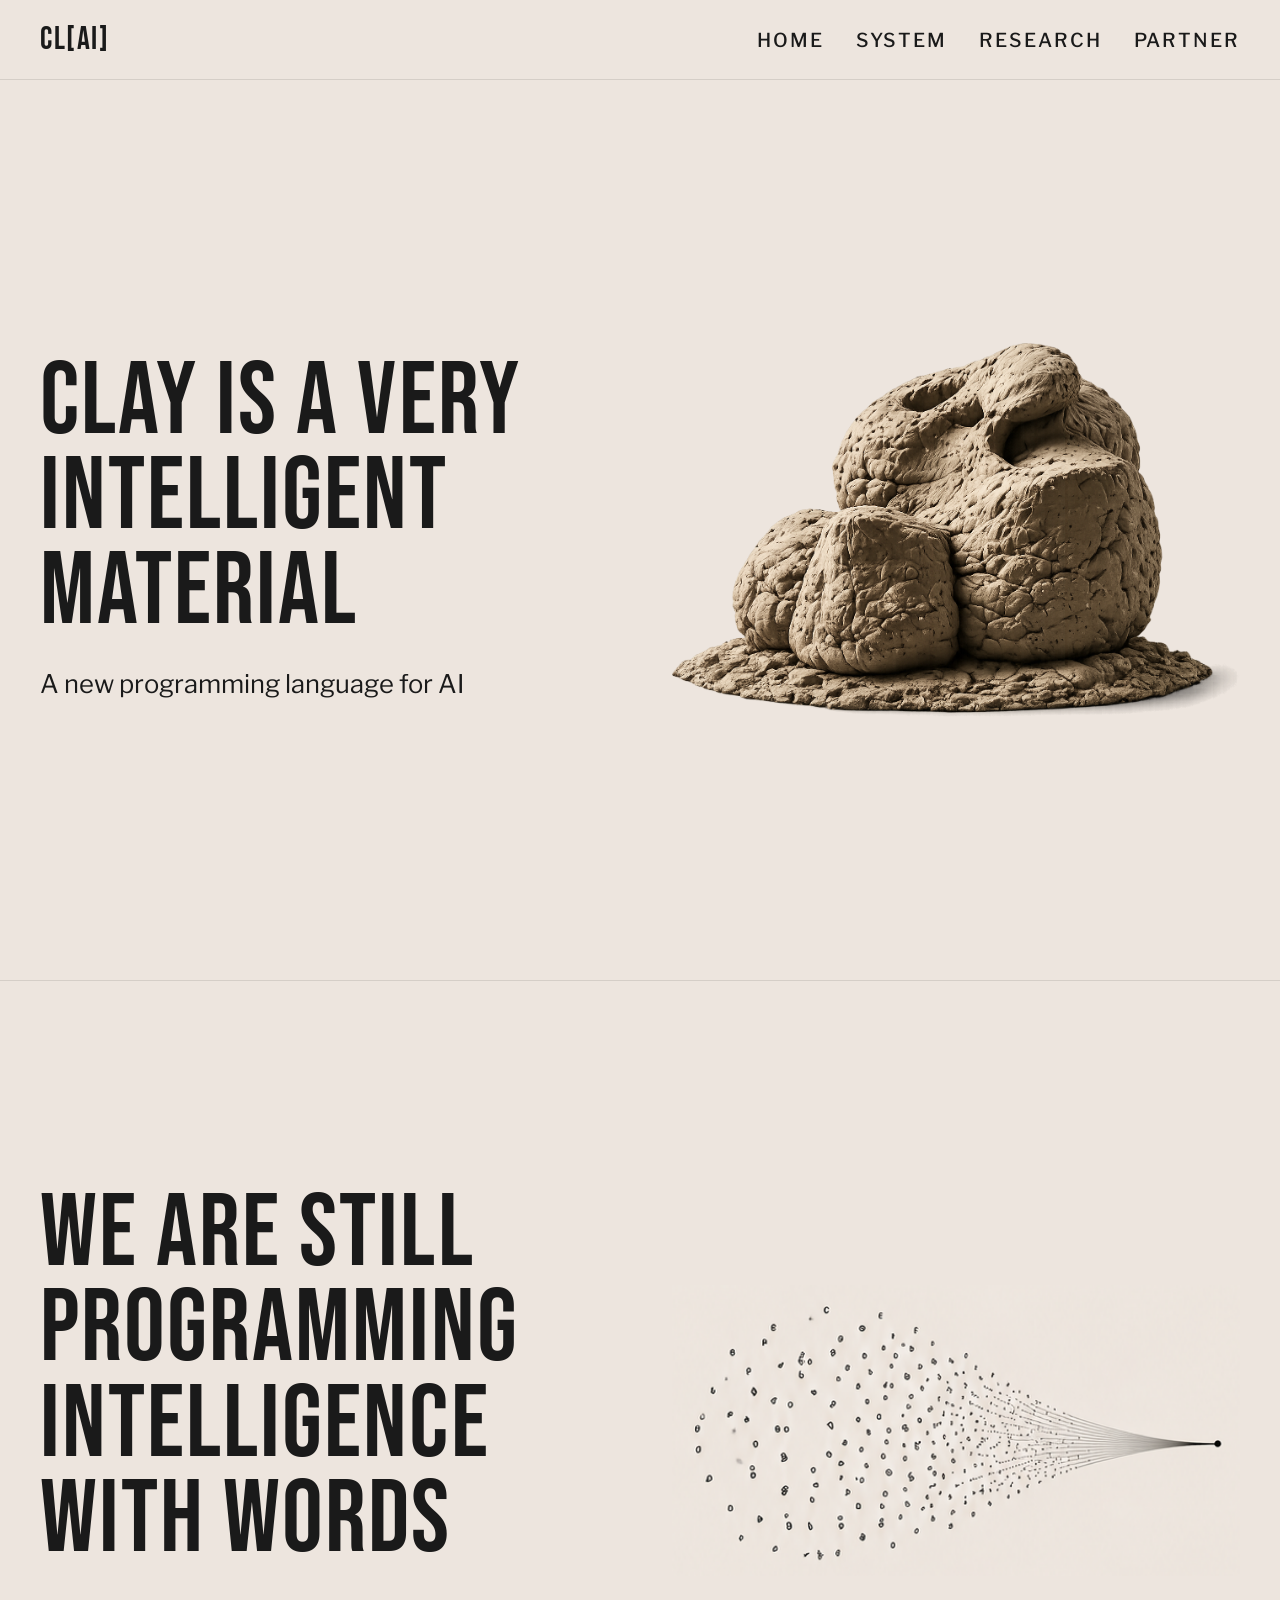
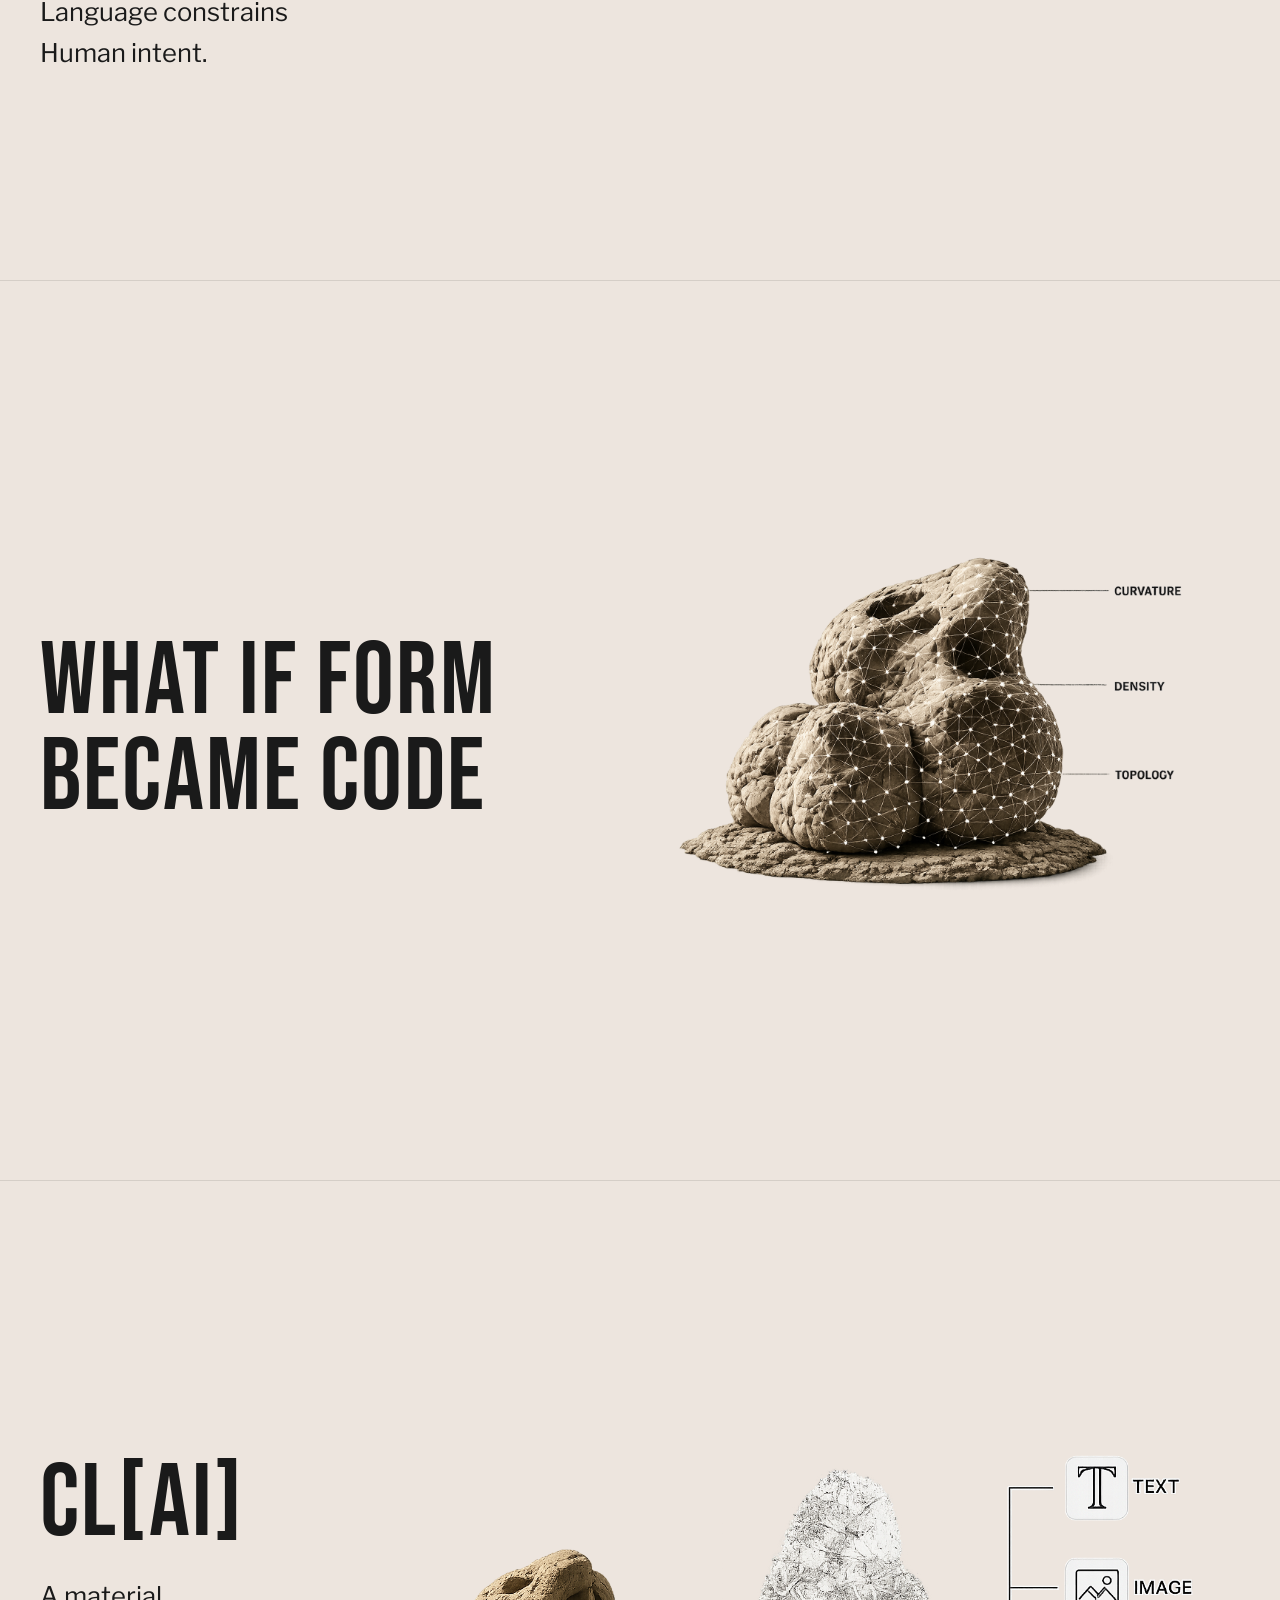
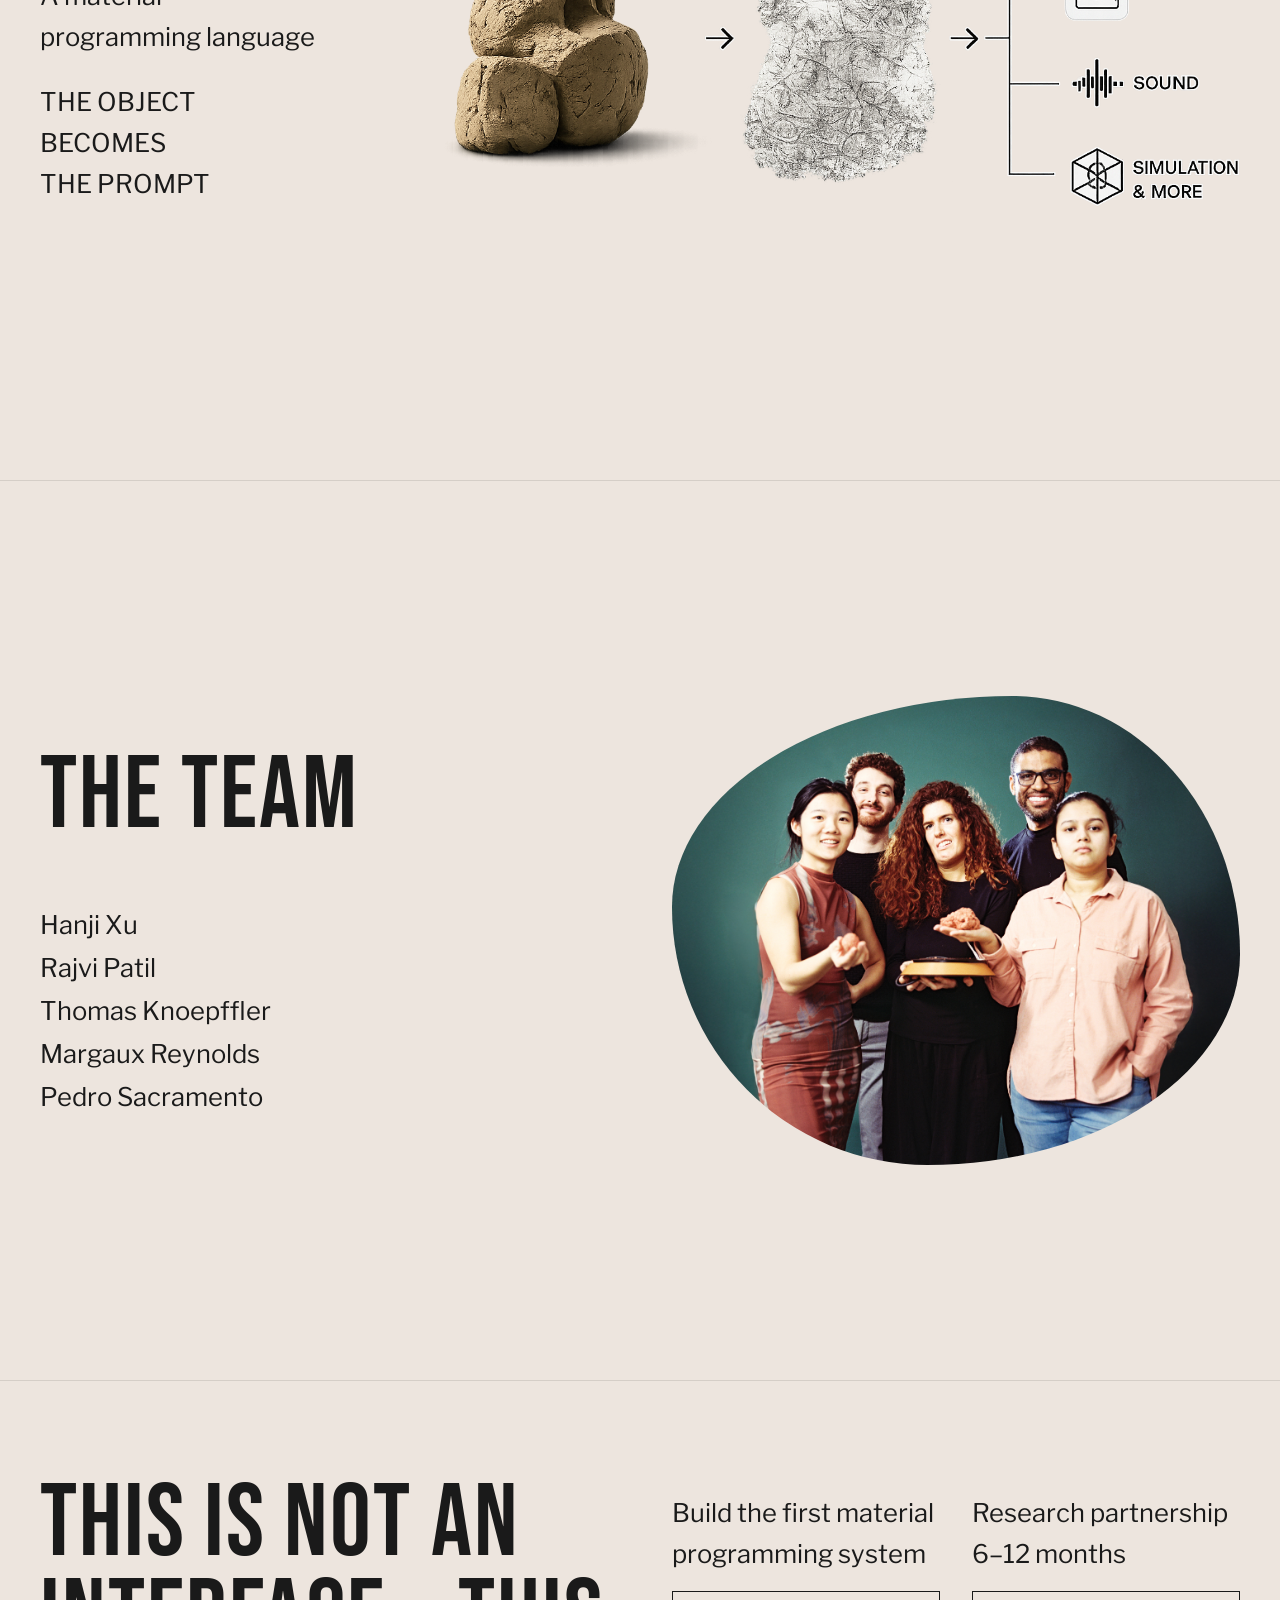
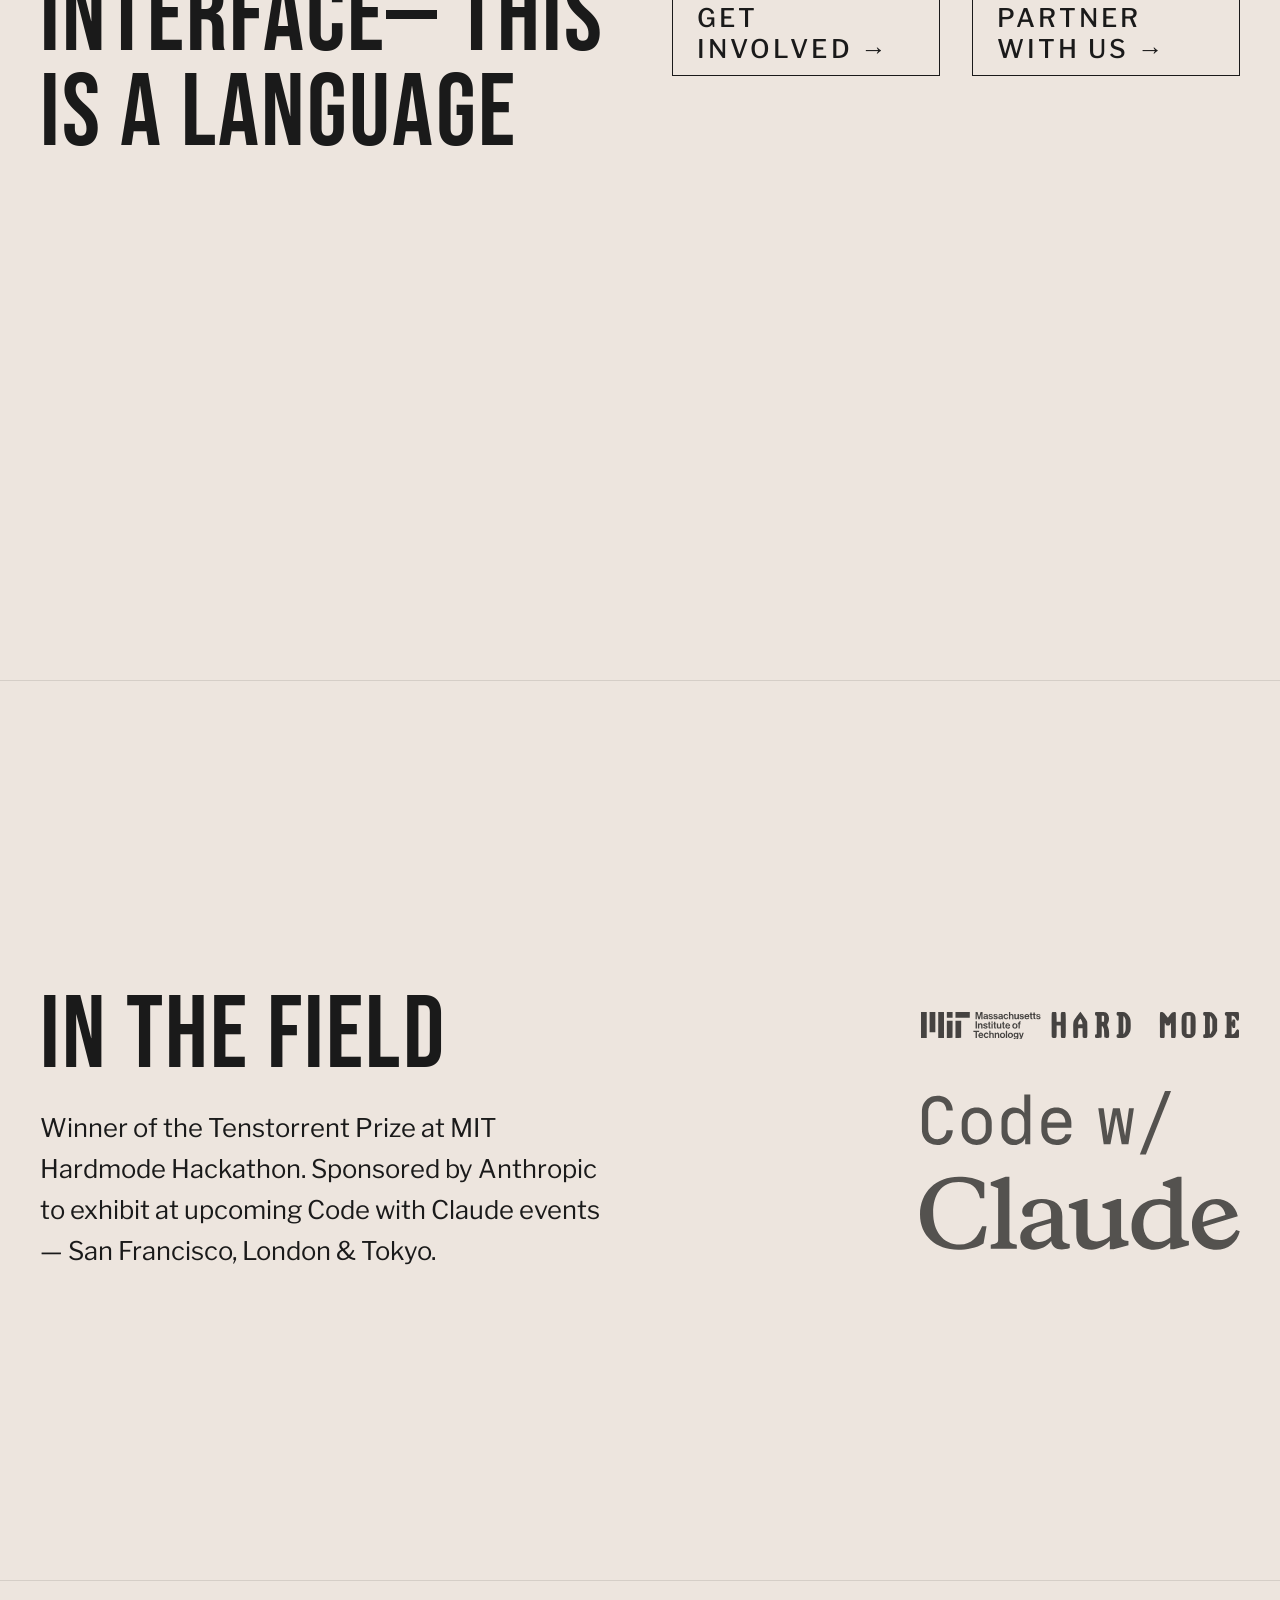
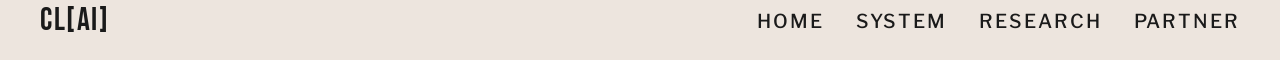
==== index.html @ dc1abe59 "Build out full site: sections, team, CSS architecture, and assets Replaces hello world with complete" ====
<!DOCTYPE html>
<html lang="en-US">
<head>
  <meta charset="UTF-8" />
  <meta name="viewport" content="width=device-width, initial-scale=1.0" />
  <title>CL[AI] — Soft Mode</title>
  <link rel="preconnect" href="https://fonts.googleapis.com" />
  <link rel="preconnect" href="https://fonts.gstatic.com" crossorigin />
  <link href="https://fonts.googleapis.com/css2?family=Bebas+Neue&family=Libre+Franklin:wght@400;500&display=swap" rel="stylesheet" />
  <link rel="stylesheet" href="assets/css/main.css" />
</head>
<body>

  <nav>
    <span class="brand">CL[AI]</span>
    <ul>
      <li><a href="#">Home</a></li>
      <li><a href="#">System</a></li>
      <li><a href="#">Research</a></li>
      <li><a href="#">Partner</a></li>
    </ul>
  </nav>

  <!-- S1: CLAY IS A VERY INTELLIGENT MATERIAL -->
  <section id="s-hero" class="two-col">
    <div>
      <h2>Clay is a very intelligent material</h2>
      <p class="caption">A new programming language for AI</p>
    </div>
    <img class="section-img" src="assets/images/hero.png" alt="Clay sculpture" />
  </section>

  <!-- S2: WE ARE STILL PROGRAMMING INTELLIGENCE WITH WORDS -->
  <section id="s-words" class="two-col">
    <div>
      <h2>We are still programming intelligence with words</h2>
      <p class="caption">Language constrains<br>Human intent.</p>
    </div>
    <img class="section-img" src="assets/images/intelligence-with-words.png" alt="Words dispersing into points" />
  </section>

  <!-- S3: WHAT IF FORM BECAME CODE -->
  <section id="s-form" class="two-col">
    <div>
      <h2>What if form became code</h2>
    </div>
    <div class="image-wrap">
      <img class="section-img" src="assets/images/curvature-density-topology.png" alt="Clay form with curvature, density and topology annotations" />
    </div>
  </section>

  <!-- S4: CLAI -->
  <section id="s-clai">
    <div>
      <h2>CL[AI]</h2>
      <p class="caption">A material<br>programming language</p>
      <p class="caption caption--upper">The object<br>becomes<br>the prompt</p>
    </div>
    <img class="section-img" src="assets/images/material-language.png" alt="Clay object transforming into digital outputs" />
  </section>

  <!-- S5: TEAM -->
  <section id="s-team" class="two-col">
    <div class="team-list">
      <h2>The team</h2>
      <ul>
        <li><a href="https://www.linkedin.com/in/zhiheng-hanji-xu" target="_blank" rel="noopener">Hanji Xu</a></li>
        <li><a href="https://www.linkedin.com/in/rajvi-patil-791960232" target="_blank" rel="noopener">Rajvi Patil</a></li>
        <li><a href="https://www.linkedin.com/in/thomknoe" target="_blank" rel="noopener">Thomas Knoepffler</a></li>
        <li><a href="https://www.linkedin.com/in/margaux-reynolds-30291b77" target="_blank" rel="noopener">Margaux Reynolds</a></li>
        <li><a href="https://www.linkedin.com/in/pedro-sacramento-1b99b05b" target="_blank" rel="noopener">Pedro Sacramento</a></li>
      </ul>
    </div>
    <img class="section-img" src="assets/images/team.jpg" alt="CLAI team" />
  </section>

  <!-- S6: THIS IS NOT AN INTERFACE -->
  <section id="s-language" class="two-col">
    <div>
      <h2>This is not an interface&mdash; this is a language</h2>
    </div>
    <div class="right">
      <div class="cta-pair">
        <div class="cta-block">
          <p>Build the first material<br>programming system</p>
          <a class="cta" href="#">Get involved &rarr;</a>
        </div>
        <div class="cta-block">
          <p>Research partnership<br>6–12 months</p>
          <a class="cta" href="#">Partner with us &rarr;</a>
        </div>
      </div>
    </div>
  </section>

  <!-- S7: IN THE FIELD -->
  <section id="s-featured" class="two-col">
    <div>
      <h2>In the field</h2>
      <p class="caption">Winner of the Tenstorrent Prize at MIT Hardmode Hackathon. Sponsored by Anthropic to exhibit at upcoming Code with Claude events &mdash; San Francisco, London &amp; Tokyo.</p>
    </div>
    <div class="featured-logos">
      <a href="https://hardmode.media.mit.edu/" target="_blank" rel="noopener" aria-label="MIT Hardmode Hackathon">
        <img src="assets/images/mit-hardmode.svg" alt="MIT Hardmode" />
      </a>
      <img src="assets/images/code-with-claude.svg" alt="Code with Claude" />
    </div>
  </section>

  <footer>
    <span class="brand">CL[AI]</span>
    <ul>
      <li><a href="#">Home</a></li>
      <li><a href="#">System</a></li>
      <li><a href="#">Research</a></li>
      <li><a href="#">Partner</a></li>
    </ul>
  </footer>


</body>
</html>
---- assets/css/main.css ----
*, *::before, *::after { box-sizing: border-box; margin: 0; padding: 0; }

:root {
  --bg: #ede5de;
  --ink: #1a1a1a;
  --muted: #666;
  --pad: 2.5rem;
  --border: 1px solid #d5cec7;

  /* type */
  --font-display: 'Bebas Neue', sans-serif;
  --font-body: 'Libre Franklin', 'Helvetica Neue', sans-serif;

  --size-header: clamp(3rem, 8vw, 6.5rem);
  --size-subtitle: 1.6rem;
  --size-nav: 1.2rem;
}

body {
  background-color: var(--bg);
  color: var(--ink);
  font-family: var(--font-body);
}

/* ── NAV + FOOTER ── */
nav, footer {
  display: flex;
  justify-content: space-between;
  align-items: center;
  padding: 1.25rem var(--pad);
  background: var(--bg);
  text-transform: uppercase;
}


nav { border-bottom: var(--border); }
footer { border-top: var(--border); }

nav .brand, footer .brand {
  font-family: var(--font-display);
  font-weight: 400;
  font-size: 2.0rem;
  letter-spacing: 0.05em;
}

nav ul, footer ul { list-style: none; display: flex; gap: 2rem; }

nav ul li a, footer ul li a {
  font-weight: 500;
  font-size: var(--size-nav);
  text-decoration: none;
  color: inherit;
  letter-spacing: 0.1em;
}

nav ul li a:hover, footer ul li a:hover { text-decoration: underline; }

/* ── SHARED SECTION ── */
section {
  min-height: 100vh;
  padding: 5rem var(--pad);
  display: grid;
  align-items: center;
  border-top: var(--border);
}

.two-col {
  grid-template-columns: 1fr 1fr;
  gap: 4rem;
}

h2 {
  font-family: var(--font-display);
  font-weight: 400;
  font-size: var(--size-header);
  line-height: 0.93;
  text-transform: uppercase;
  letter-spacing: 0.02em;
  max-width: 6em;
}

.caption--upper { text-transform: uppercase; }

.caption {
  font-size: var(--size-subtitle);
  line-height: 1.6;
  color: var(--ink);
  margin-top: 1.5rem;
  font-weight: 400;
}

/* ── S1: HERO ── */
#s-hero { border-top: none; }

/* ── SECTION IMAGES ── */
.section-img {
  width: 100%;
  max-width: 800px;
  height: auto;
  justify-self: end;
  align-self: center;
}

/* ── S3: FORM ── */
#s-form .image-wrap {
  position: relative;
  justify-self: end;
}

#s-form .labels {
  position: absolute;
  right: -3rem;
  top: 50%;
  transform: translateY(-50%);
  display: flex;
  flex-direction: column;
  gap: 1.5rem;
}

#s-form .labels span {
  font-size: 0.65rem;
  letter-spacing: 0.12em;
  text-transform: uppercase;
  font-weight: 500;
  color: var(--muted);
  display: flex;
  align-items: center;
  gap: 0.5rem;
}

#s-form .labels span::before {
  content: '';
  display: block;
  width: 1.5rem;
  height: 1px;
  background: var(--muted);
}

/* ── S5: FEATURED ── */
.featured-logos {
  display: flex;
  flex-direction: column;
  justify-content: center;
  gap: 3rem;
  justify-self: end;
}

.featured-logos img {
  height: auto;
  width: 100%;
  max-width: 320px;
  opacity: 0.7;
}

.featured-logos a:hover img { opacity: 1; }

.featured-upcoming {
  display: flex;
  flex-direction: column;
  gap: 0.75rem;
}

/* ── S4: CLAI ── */
#s-clai { grid-template-columns: 1fr 2fr; }

/* ── S7: TEAM ── */
#s-team .section-img {
  border-radius: 60% 40% 55% 45% / 45% 55% 45% 55%;
}

.team-list {
  display: flex;
  flex-direction: column;
  justify-content: center;
  gap: 2rem;
}

.team-list ul {
  list-style: none;
  display: flex;
  flex-direction: column;
  gap: 0.75rem;
  margin-top: 2rem;
}

.team-list ul li a {
  font-size: var(--size-subtitle);
  font-weight: 400;
  text-decoration: none;
  color: var(--ink);
  border-bottom: 1px solid transparent;
  transition: border-color 0.15s;
}

.team-list ul li a:hover { border-bottom-color: var(--ink); }

/* ── S5: LANGUAGE ── */
#s-language {
  align-items: start;
  padding-top: 6rem;
}

#s-language .right {
  display: flex;
  flex-direction: column;
  align-items: flex-start;
  gap: 3rem;
  padding-top: 1rem;
}

.cta-pair {
  display: grid;
  grid-template-columns: 1fr 1fr;
  gap: 2rem;
  width: 100%;
}

.cta-block p {
  font-size: var(--size-subtitle);
  line-height: 1.6;
  color: var(--ink);
  margin-bottom: 1rem;
  font-weight: 400;
}

.cta {
  display: inline-block;
  border: 1.5px solid var(--ink);
  padding: 0.65rem 1.5rem;
  font-size: var(--size-subtitle);
  letter-spacing: 0.12em;
  text-transform: uppercase;
  text-decoration: none;
  font-weight: 500;
  color: inherit;
  transition: background 0.15s, color 0.15s;
}

.cta:hover { background: var(--ink); color: var(--bg); }

/* ── RESPONSIVE ── */
@media (max-width: 768px) {
  section { padding: 3rem var(--pad); }

  .two-col,
  #s-clai { grid-template-columns: 1fr; }

  .section-img,
  #s-form .image-wrap {
    order: -1;
    justify-self: center;
    max-width: 100%;
  }


  nav ul { display: none; }
  h2 { max-width: 100%; }
  .featured-logos { justify-self: start; max-width: 100%; }
  .featured-logos img { max-width: 100%; }
}
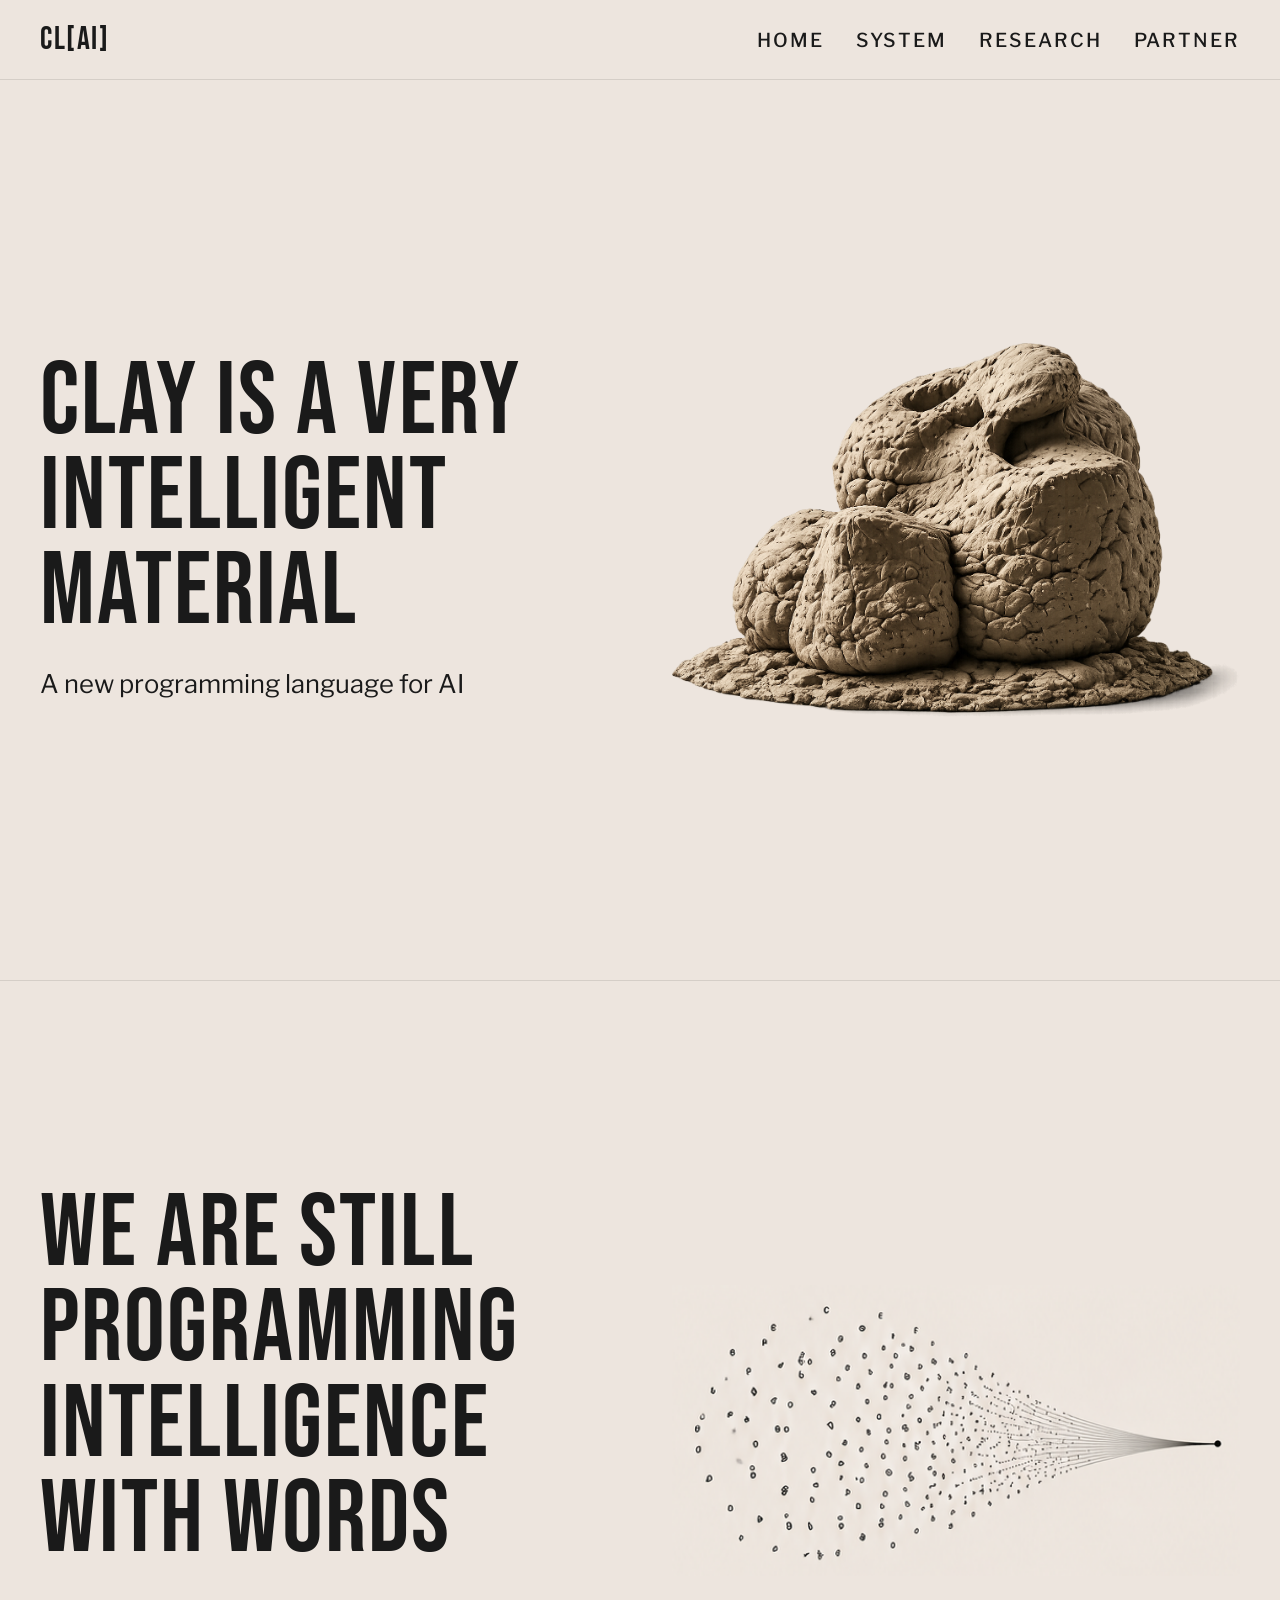
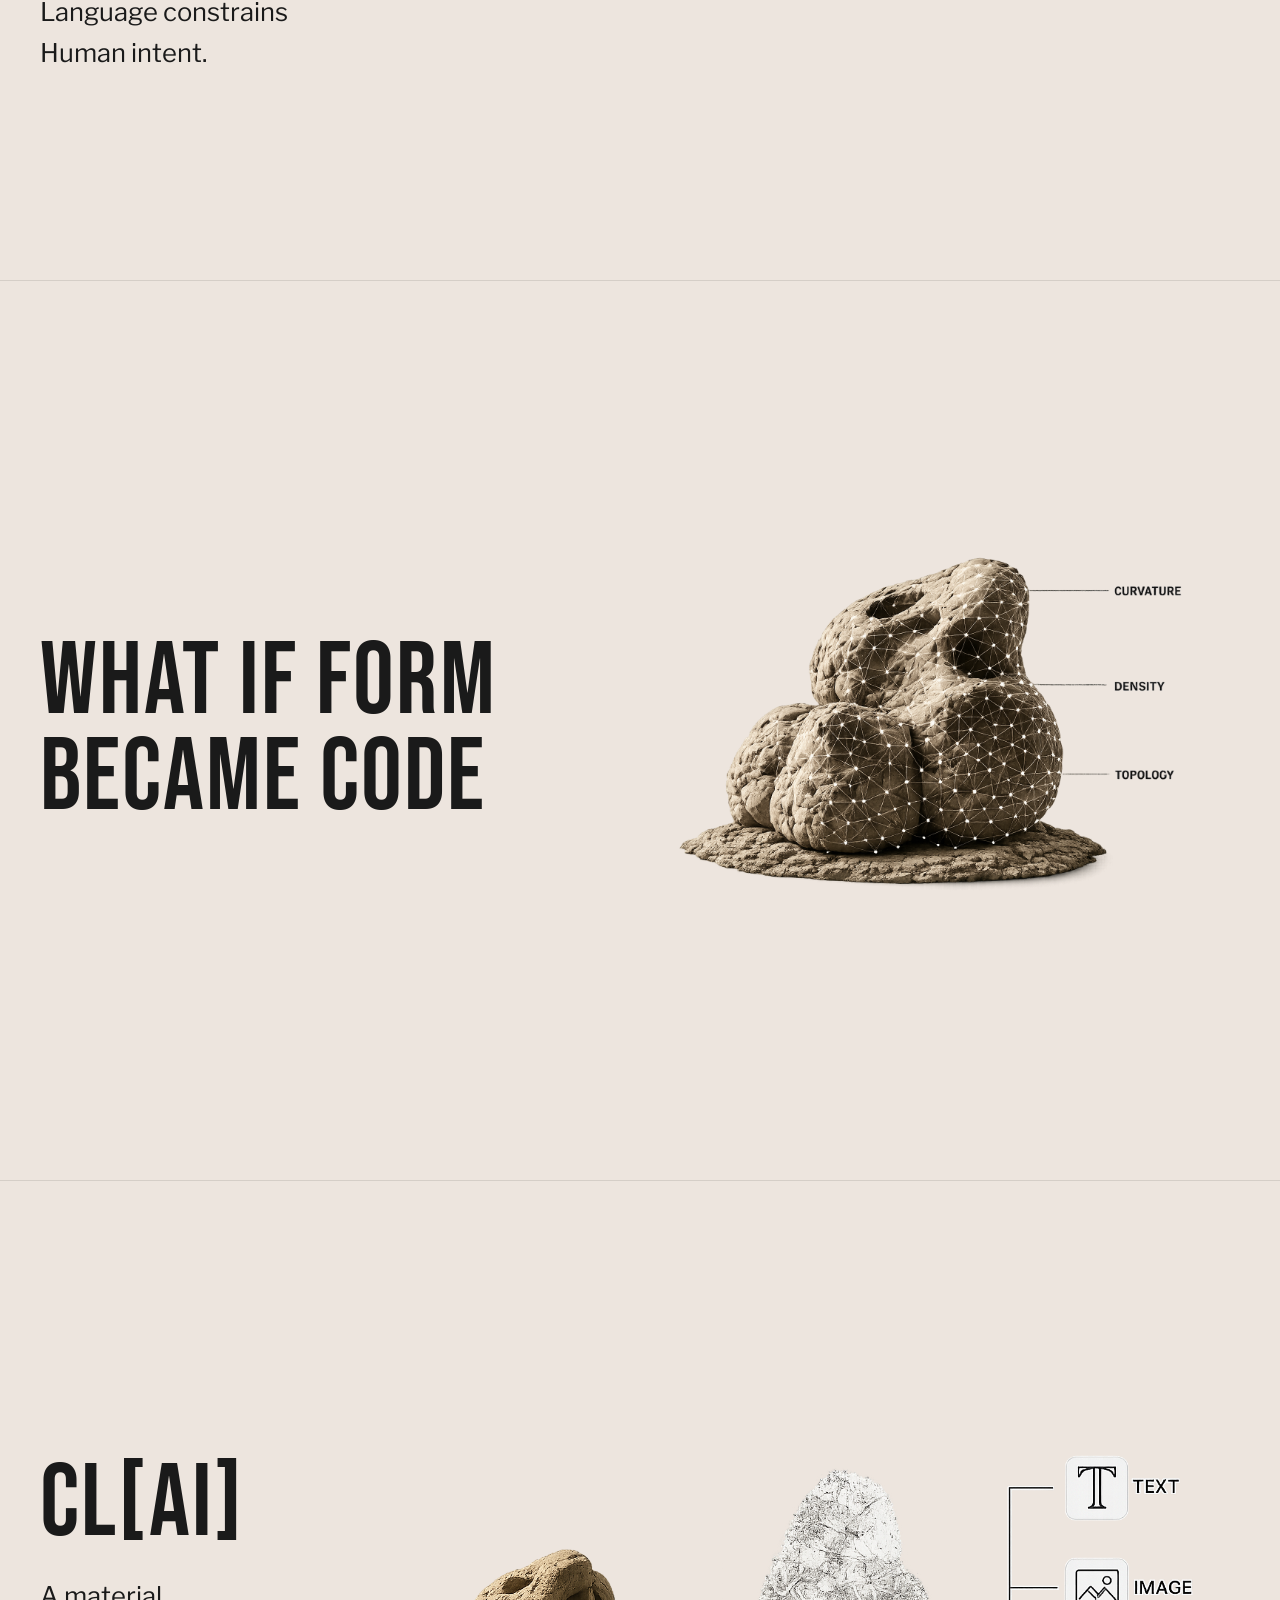
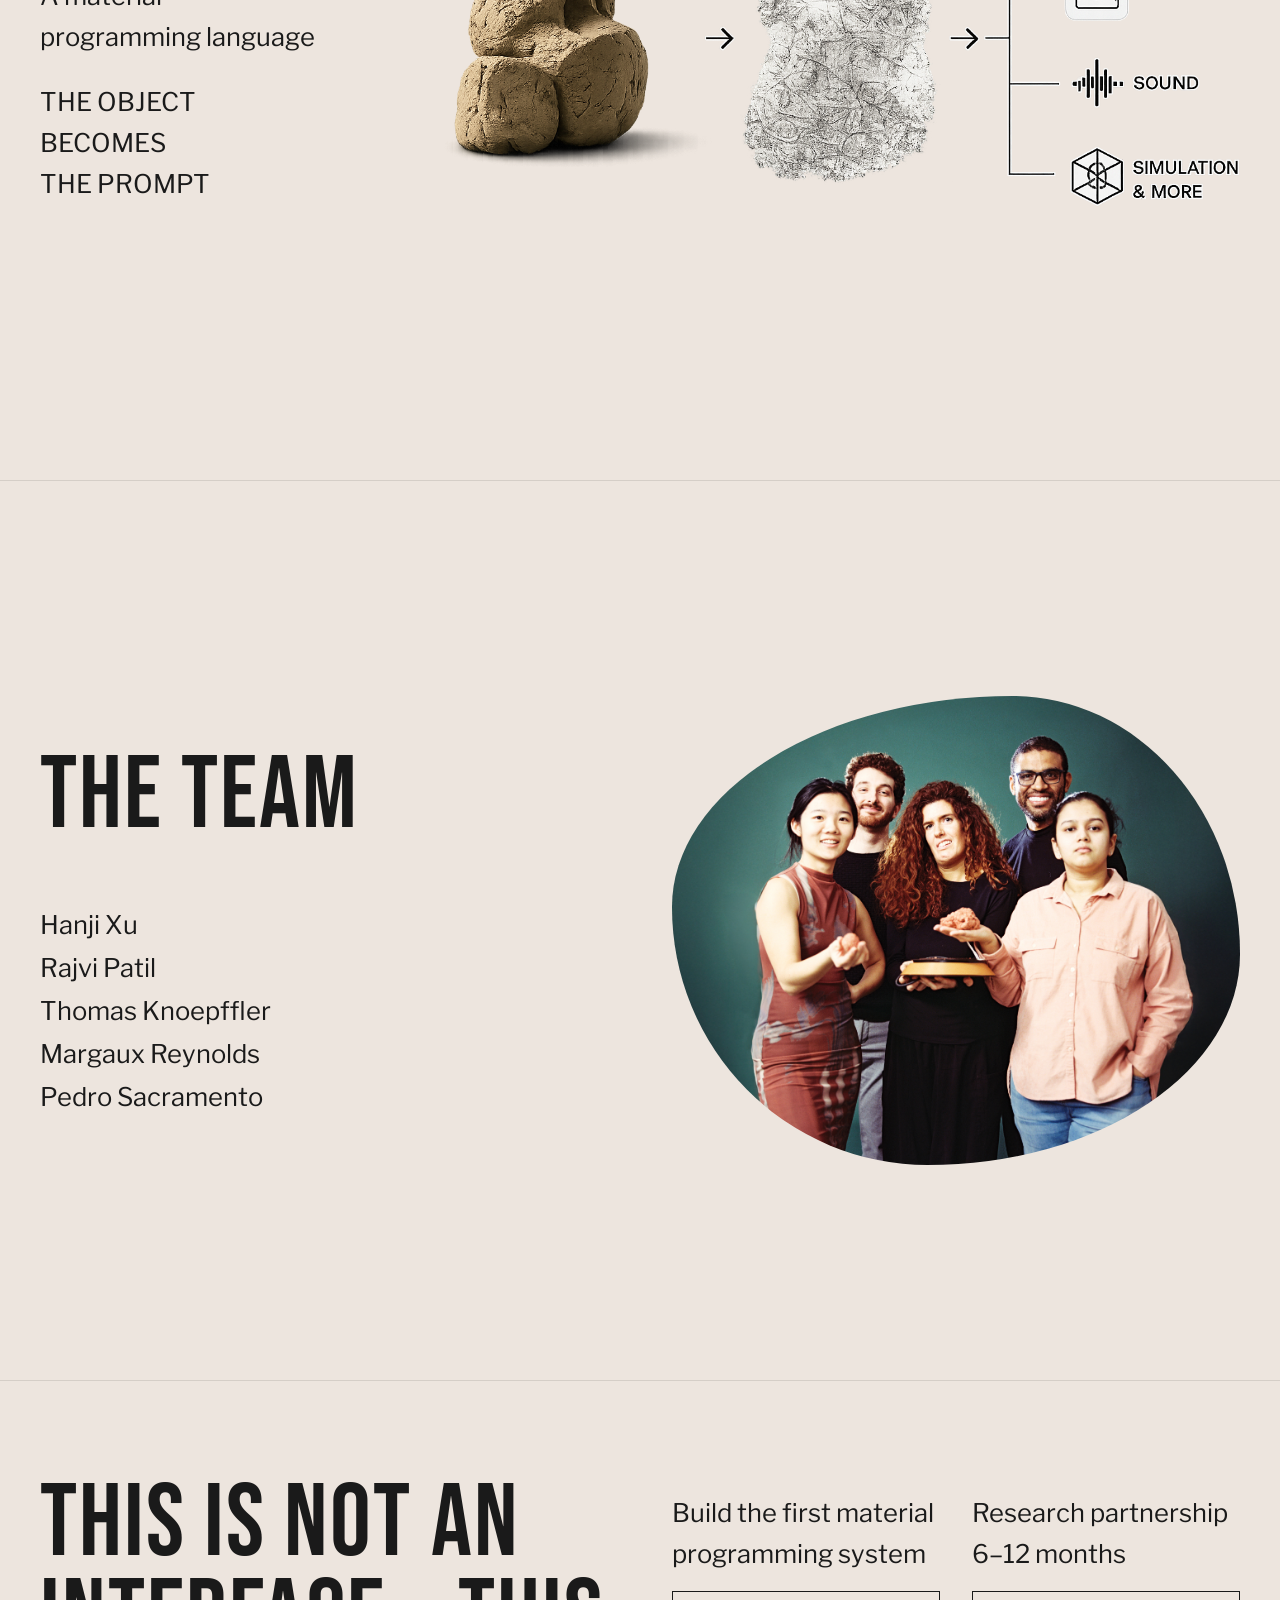
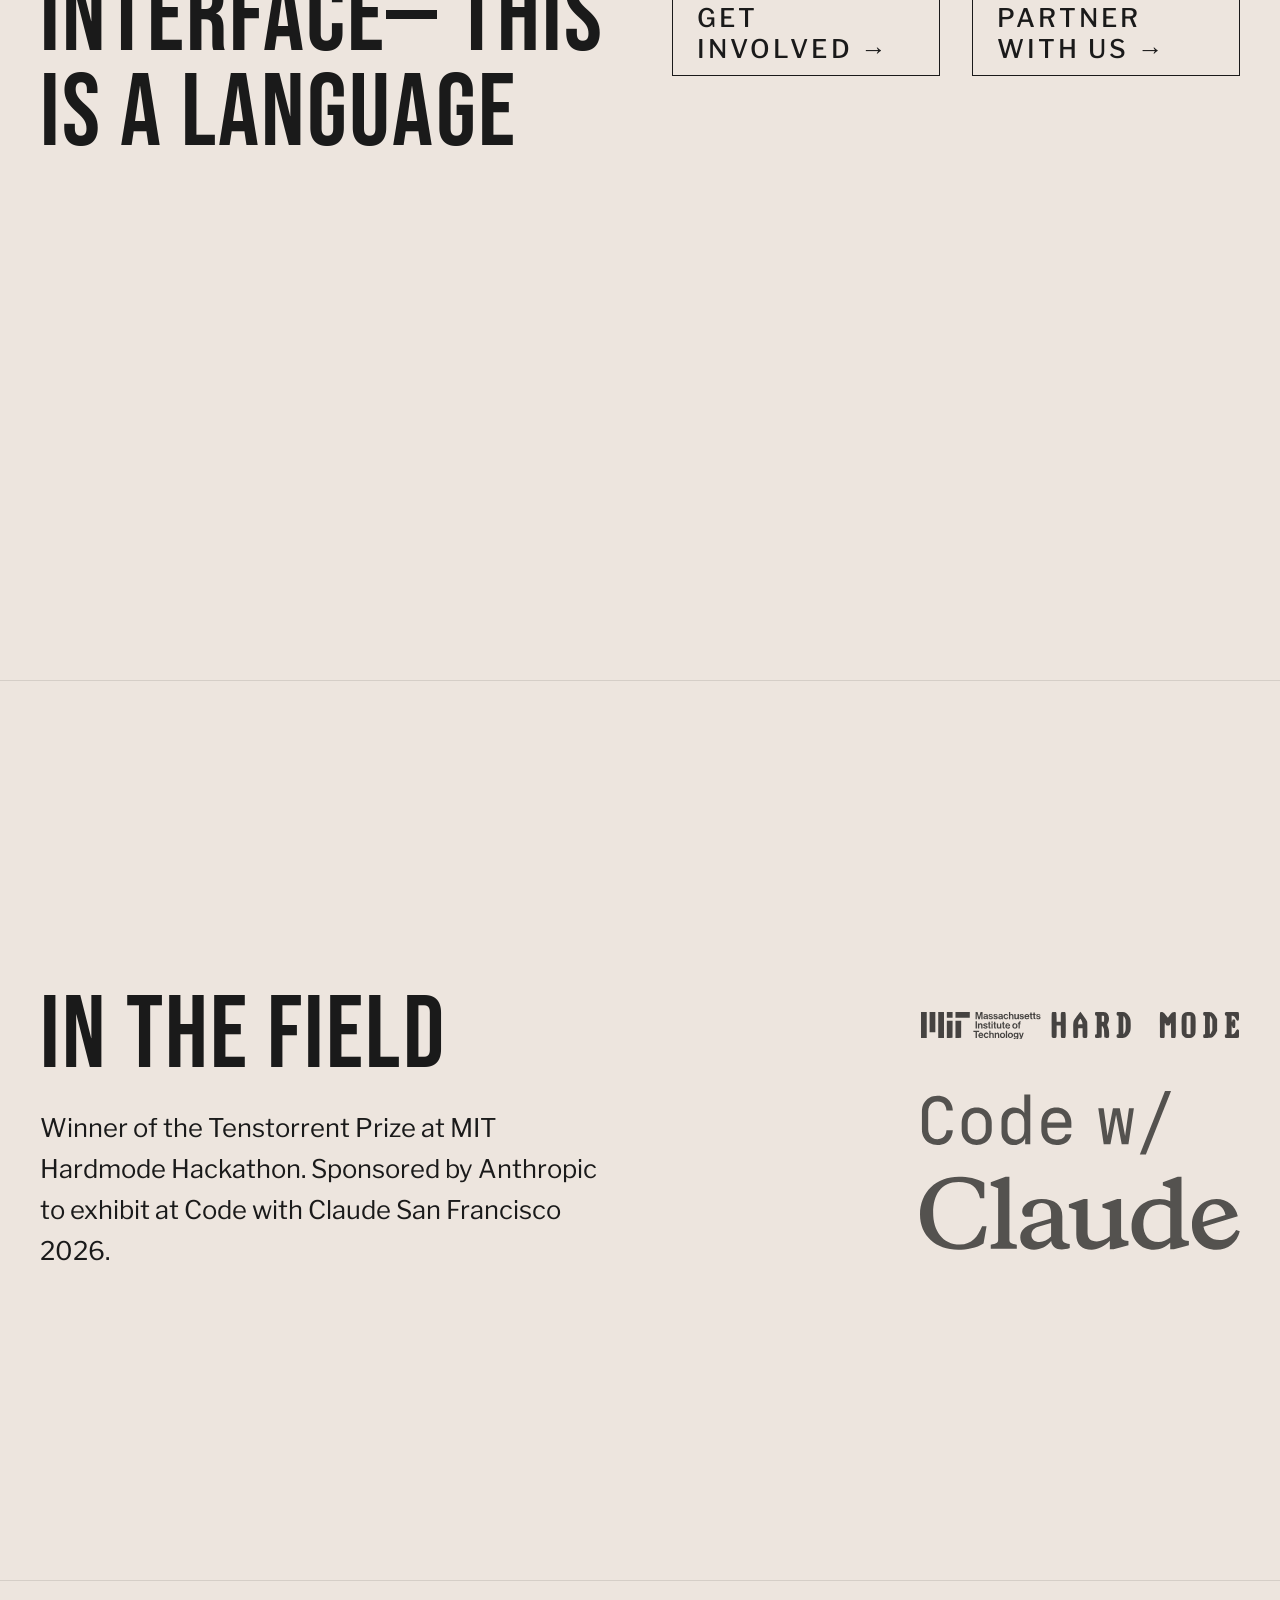
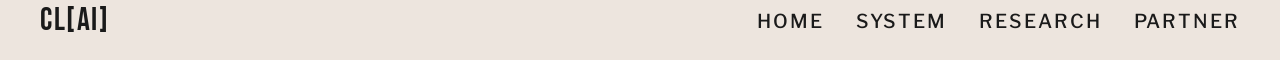
==== commit 6f1b5075: "Clarifying Anthropic sponsorship in 'In the field' copy Co-Authored-By: Claude Sonnet 4.6 <noreply@a" ====
--- a/index.html
+++ b/index.html
@@ -97,7 +97,7 @@
   <section id="s-featured" class="two-col">
     <div>
       <h2>In the field</h2>
-      <p class="caption">Winner of the Tenstorrent Prize at MIT Hardmode Hackathon. Sponsored by Anthropic to exhibit at upcoming Code with Claude events &mdash; San Francisco, London &amp; Tokyo.</p>
+      <p class="caption">Winner of the Tenstorrent Prize at MIT Hardmode Hackathon. Sponsored by Anthropic to exhibit at Code with Claude San Francisco 2026.</p>
     </div>
     <div class="featured-logos">
       <a href="https://hardmode.media.mit.edu/" target="_blank" rel="noopener" aria-label="MIT Hardmode Hackathon">
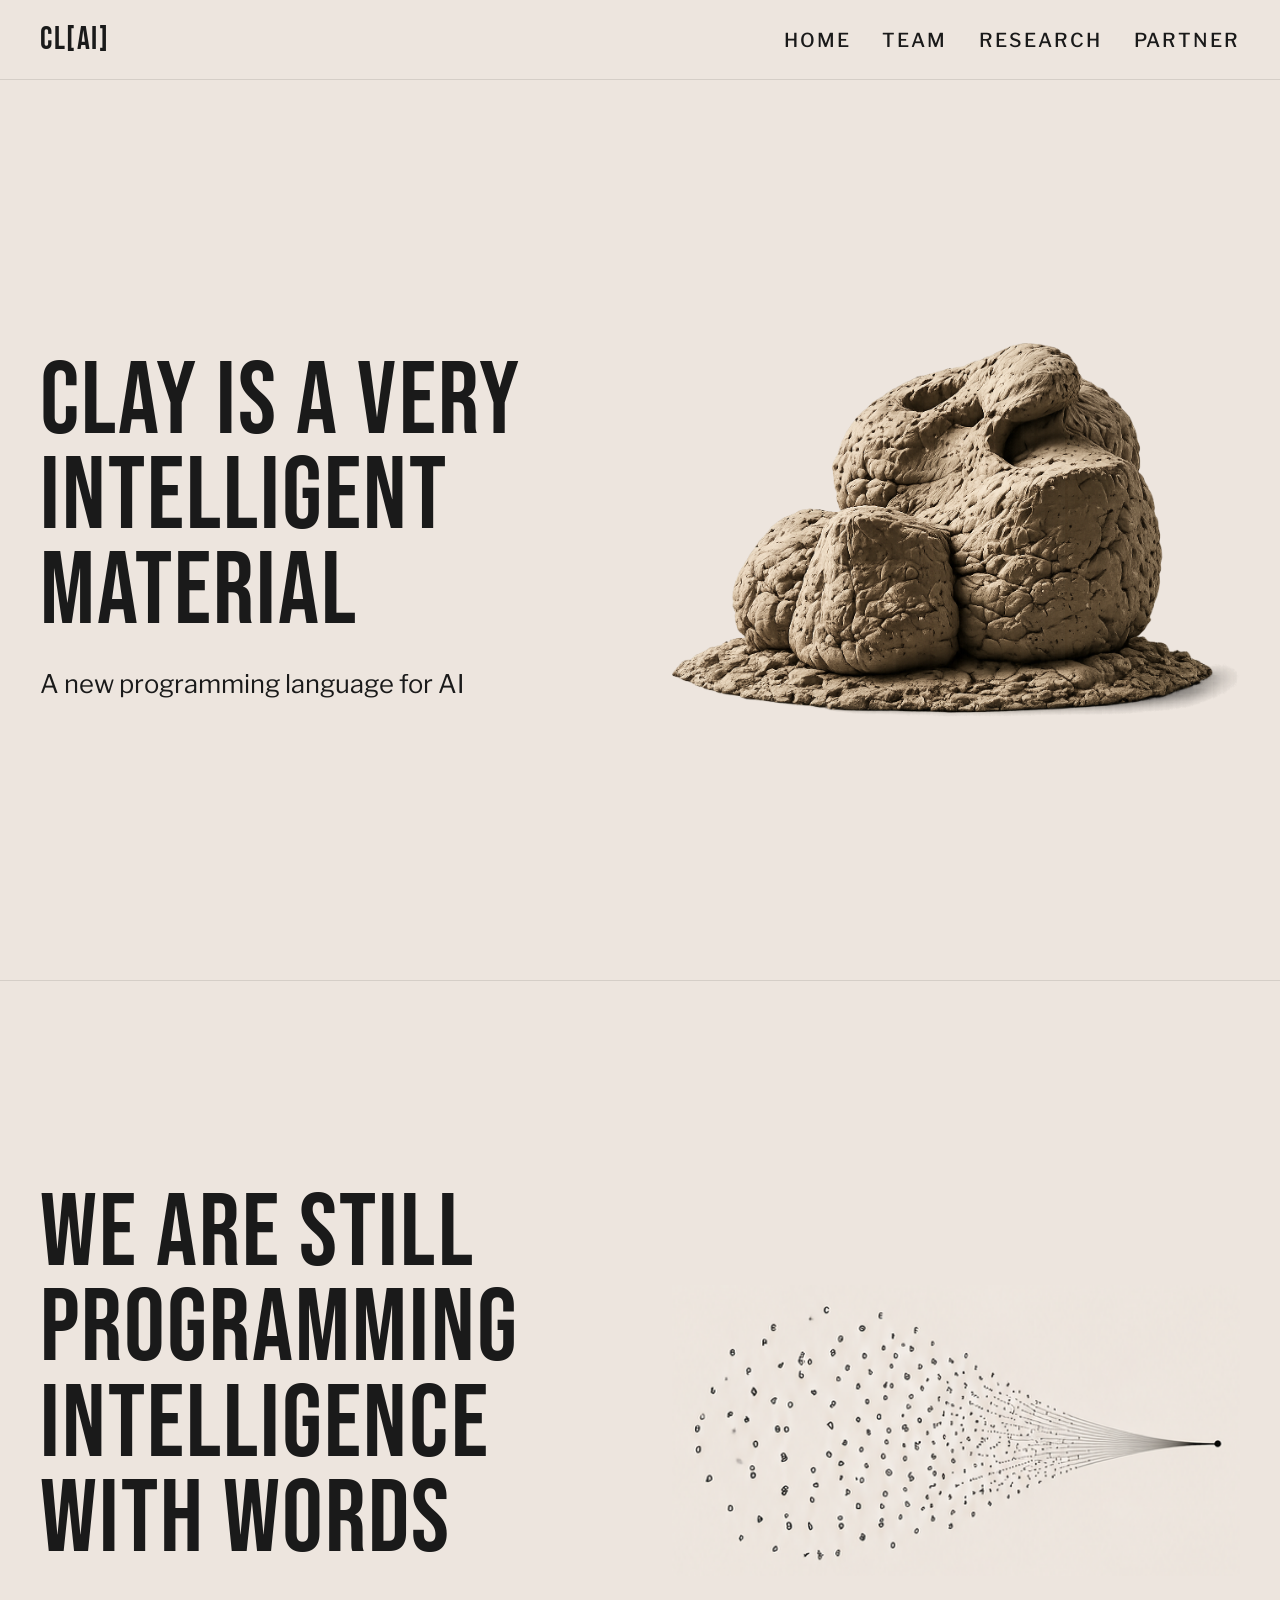
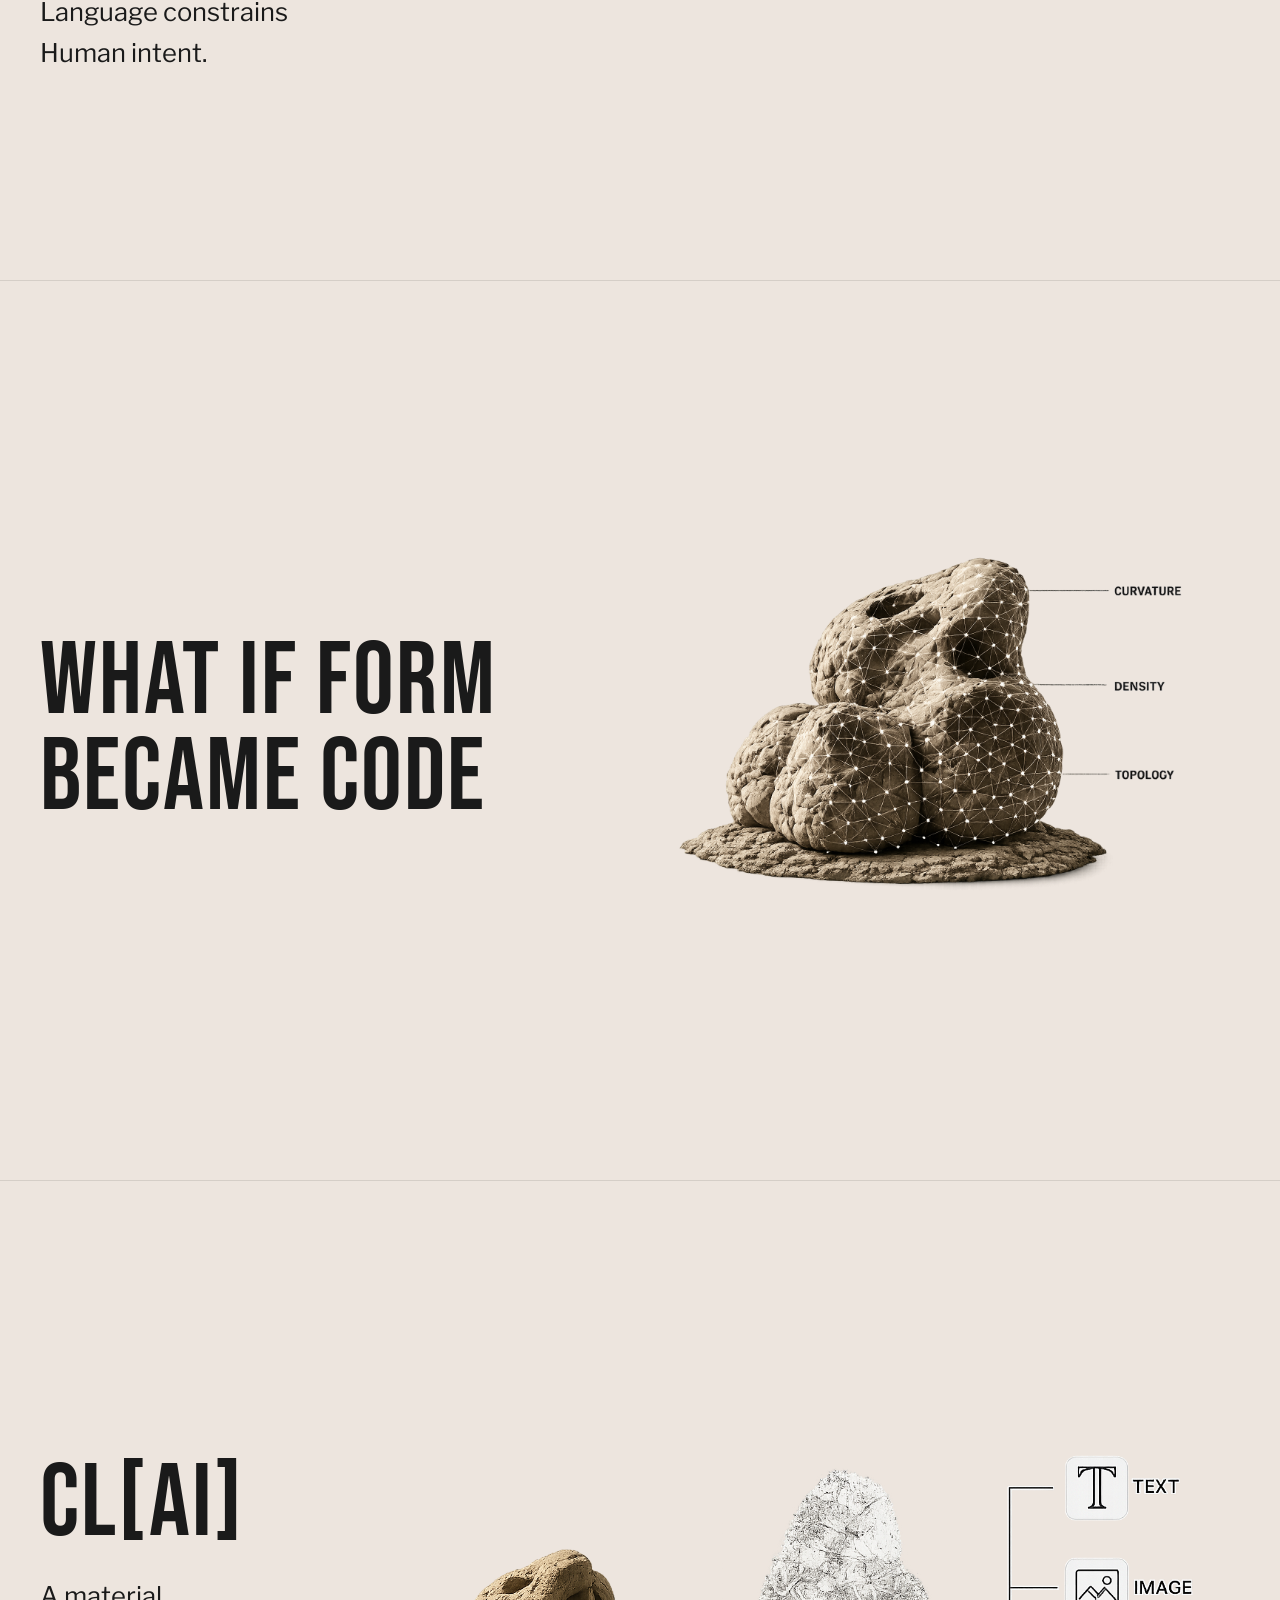
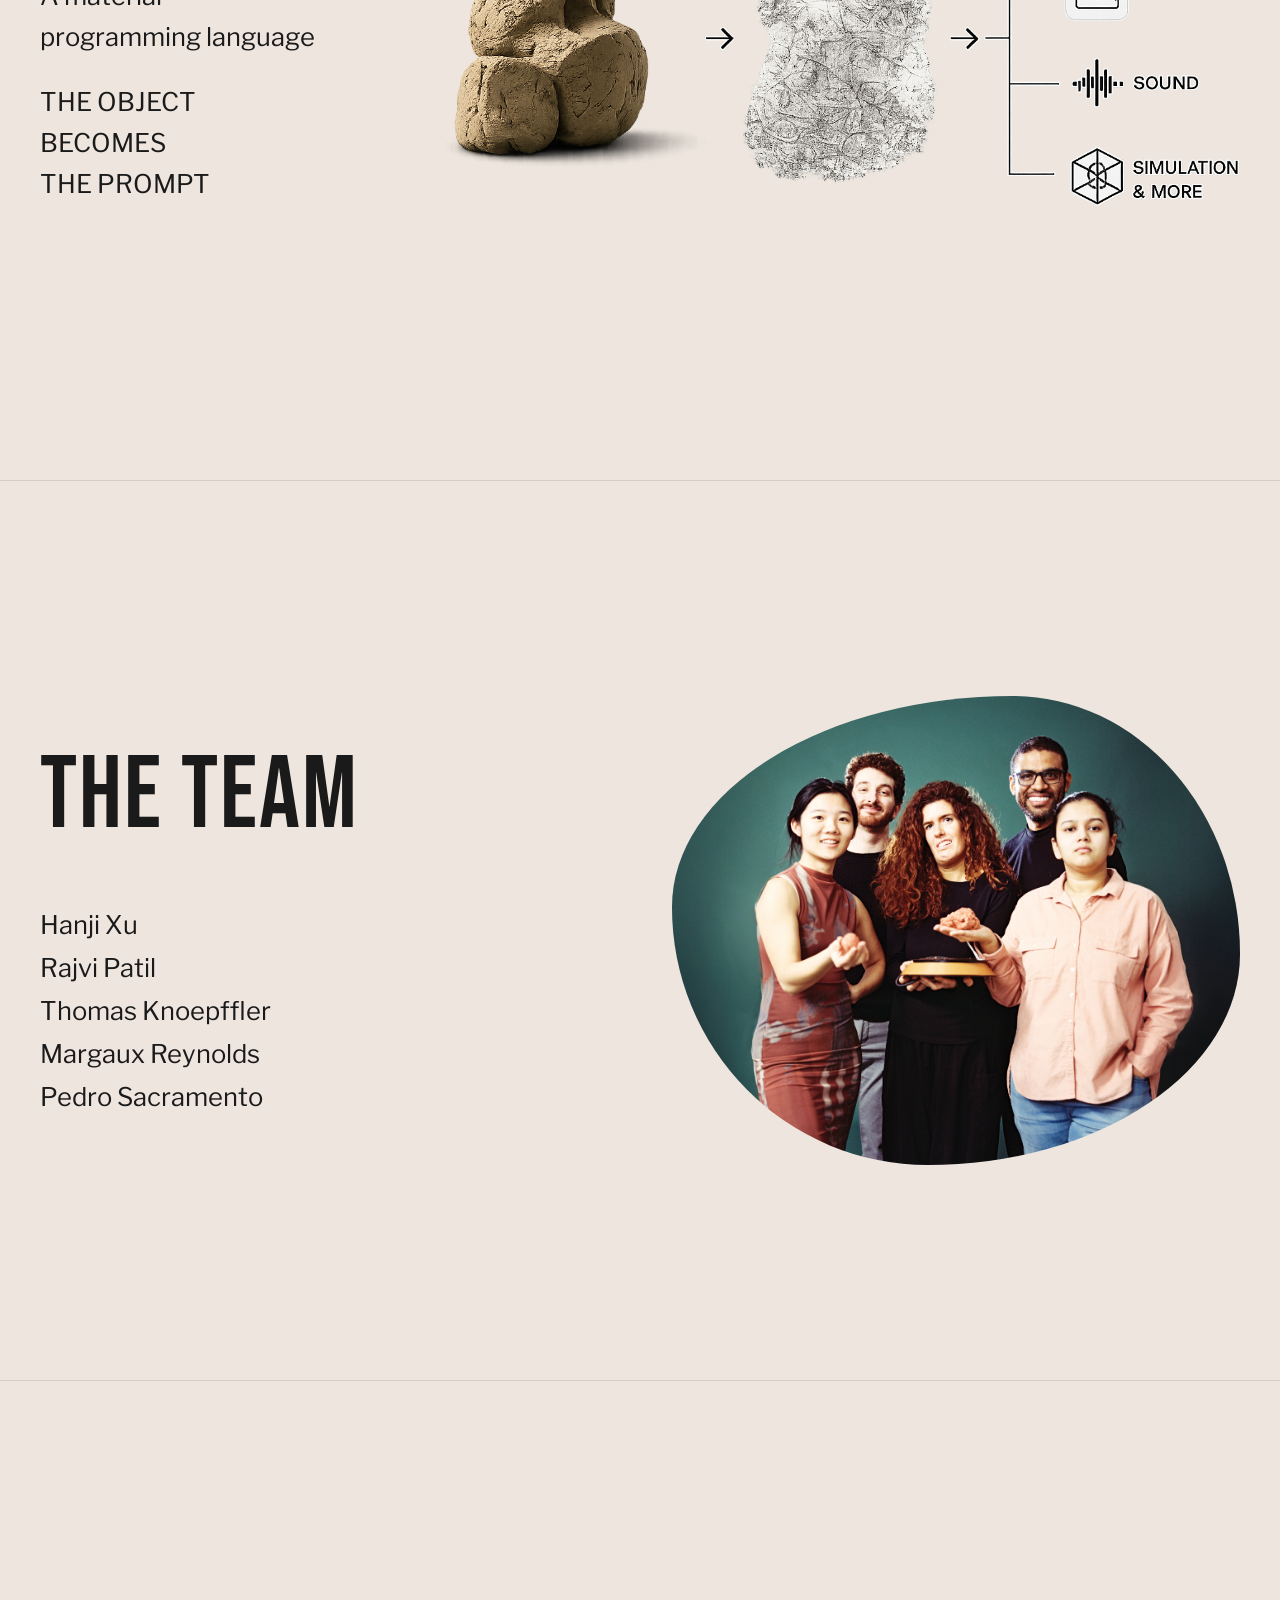
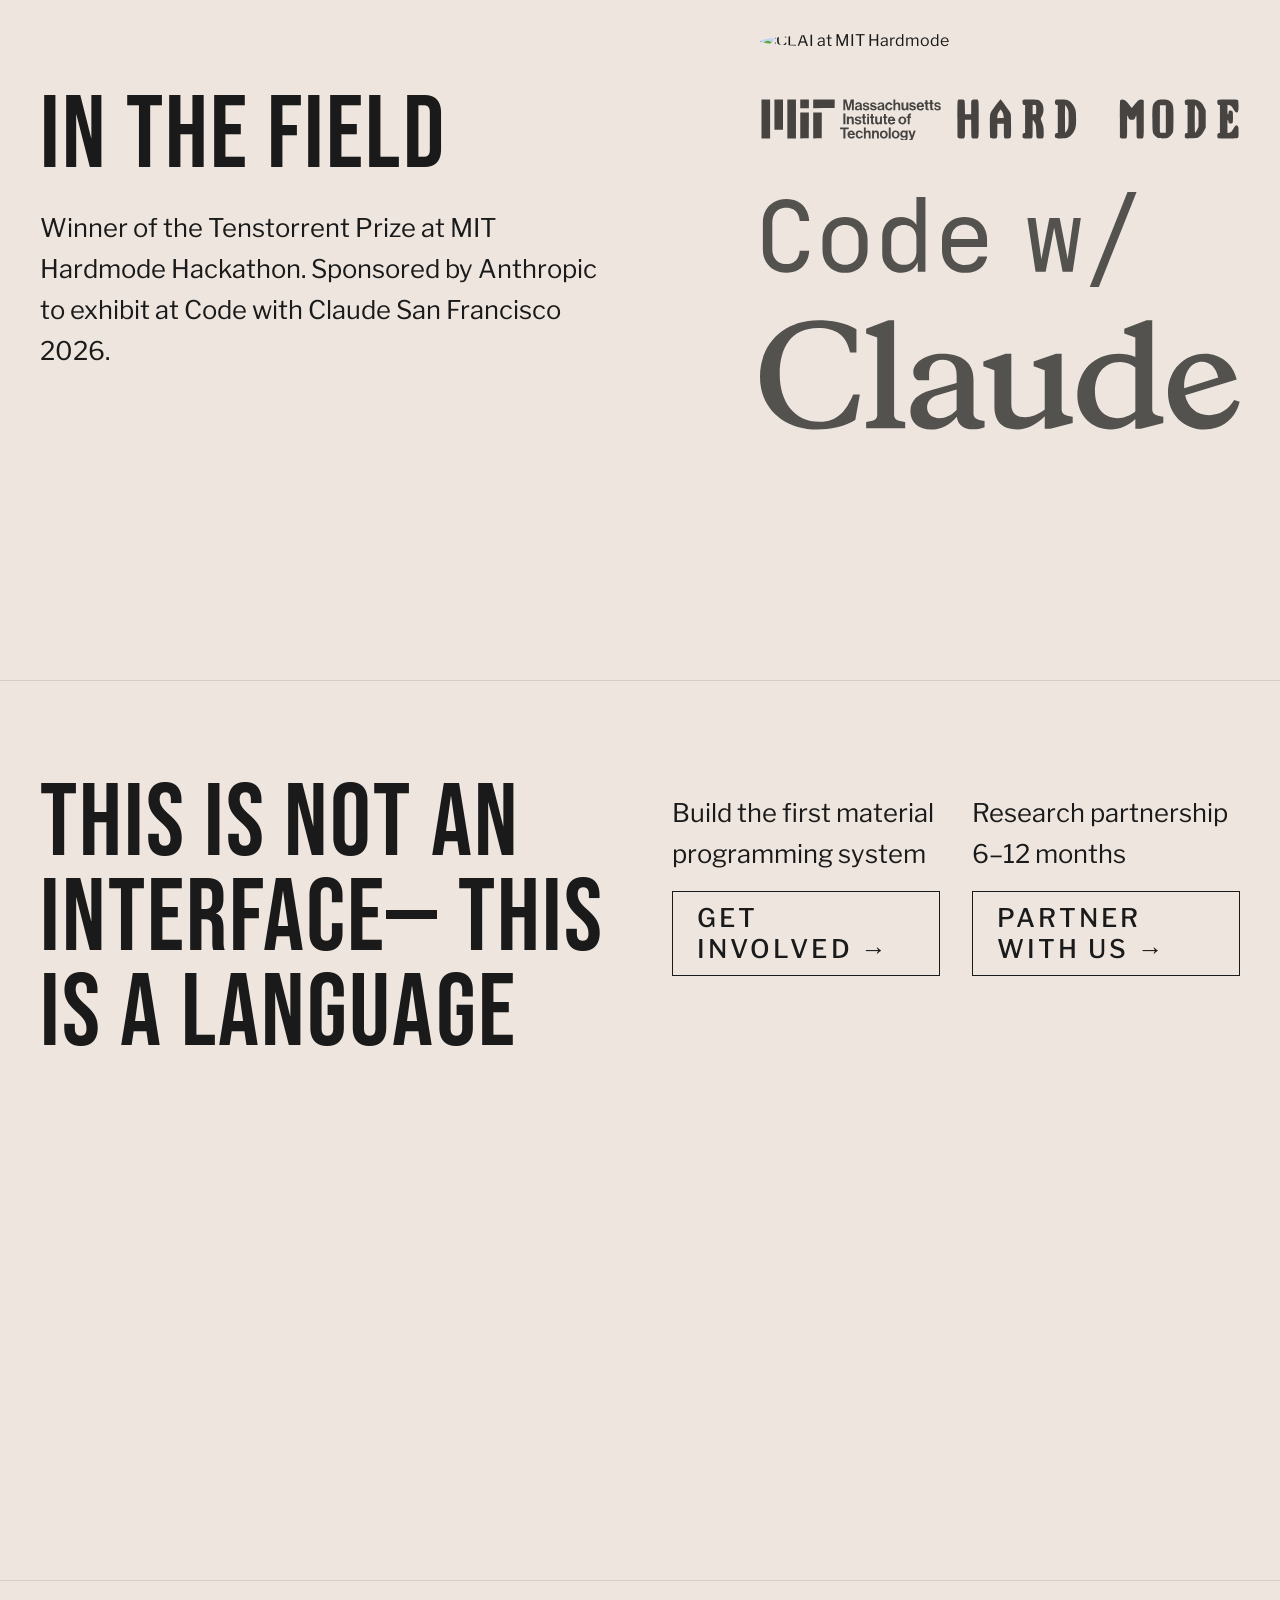
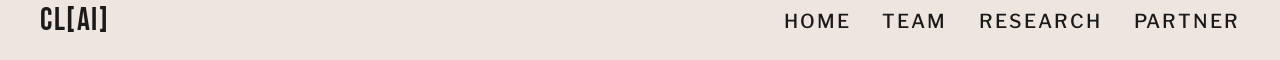
==== commit 7811a8b3: "Navigation, section order, and mobile layout improvements Wire nav links to team and partner section" ====
--- a/index.html
+++ b/index.html
@@ -15,9 +15,9 @@
     <span class="brand">CL[AI]</span>
     <ul>
       <li><a href="#">Home</a></li>
-      <li><a href="#">System</a></li>
+      <li><a href="#s-team">Team</a></li>
       <li><a href="#">Research</a></li>
-      <li><a href="#">Partner</a></li>
+      <li><a href="#s-language">Partner</a></li>
     </ul>
   </nav>
 
@@ -74,7 +74,24 @@
     <img class="section-img" src="assets/images/team.jpg" alt="CLAI team" />
   </section>
 
-  <!-- S6: THIS IS NOT AN INTERFACE -->
+  <!-- S6: IN THE FIELD -->
+  <section id="s-featured" class="two-col">
+    <div>
+      <h2>In the field</h2>
+      <p class="caption">Winner of the Tenstorrent Prize at MIT Hardmode Hackathon. Sponsored by Anthropic to exhibit at Code with Claude San Francisco 2026.</p>
+    </div>
+    <div class="featured-right">
+      <img class="section-img featured-photo" src="assets/images/clai.jpg" alt="CLAI at MIT Hardmode" />
+      <div class="featured-logos">
+        <a href="https://hardmode.media.mit.edu/" target="_blank" rel="noopener" aria-label="MIT Hardmode Hackathon">
+          <img src="assets/images/mit-hardmode.svg" alt="MIT Hardmode" />
+        </a>
+        <img src="assets/images/code-with-claude.svg" alt="Code with Claude" />
+      </div>
+    </div>
+  </section>
+
+  <!-- S7: THIS IS NOT AN INTERFACE -->
   <section id="s-language" class="two-col">
     <div>
       <h2>This is not an interface&mdash; this is a language</h2>
@@ -93,27 +110,13 @@
     </div>
   </section>
 
-  <!-- S7: IN THE FIELD -->
-  <section id="s-featured" class="two-col">
-    <div>
-      <h2>In the field</h2>
-      <p class="caption">Winner of the Tenstorrent Prize at MIT Hardmode Hackathon. Sponsored by Anthropic to exhibit at Code with Claude San Francisco 2026.</p>
-    </div>
-    <div class="featured-logos">
-      <a href="https://hardmode.media.mit.edu/" target="_blank" rel="noopener" aria-label="MIT Hardmode Hackathon">
-        <img src="assets/images/mit-hardmode.svg" alt="MIT Hardmode" />
-      </a>
-      <img src="assets/images/code-with-claude.svg" alt="Code with Claude" />
-    </div>
-  </section>
-
   <footer>
     <span class="brand">CL[AI]</span>
     <ul>
       <li><a href="#">Home</a></li>
-      <li><a href="#">System</a></li>
+      <li><a href="#s-team">Team</a></li>
       <li><a href="#">Research</a></li>
-      <li><a href="#">Partner</a></li>
+      <li><a href="#s-language">Partner</a></li>
     </ul>
   </footer>
 
--- a/assets/css/main.css
+++ b/assets/css/main.css
@@ -137,18 +137,30 @@
 }
 
 /* ── S5: FEATURED ── */
-.featured-logos {
-  display: flex;
-  flex-direction: column;
-  justify-content: center;
+.featured-right {
+  display: flex;
+  flex-direction: column;
   gap: 3rem;
   justify-self: end;
+  width: 100%;
+  max-width: 480px;
+}
+
+.featured-photo {
+  border-radius: 45% 55% 40% 60% / 55% 40% 60% 45%;
+  width: 100%;
+  max-width: 100%;
+}
+
+.featured-logos {
+  display: flex;
+  flex-direction: column;
+  gap: 3rem;
 }
 
 .featured-logos img {
   height: auto;
   width: 100%;
-  max-width: 320px;
   opacity: 0.7;
 }
 
@@ -247,7 +259,6 @@
 
   .section-img,
   #s-form .image-wrap {
-    order: -1;
     justify-self: center;
     max-width: 100%;
   }
@@ -255,6 +266,7 @@
 
   nav ul { display: none; }
   h2 { max-width: 100%; }
+  .featured-right { max-width: 100%; justify-self: center; }
   .featured-logos { justify-self: start; max-width: 100%; }
   .featured-logos img { max-width: 100%; }
 }
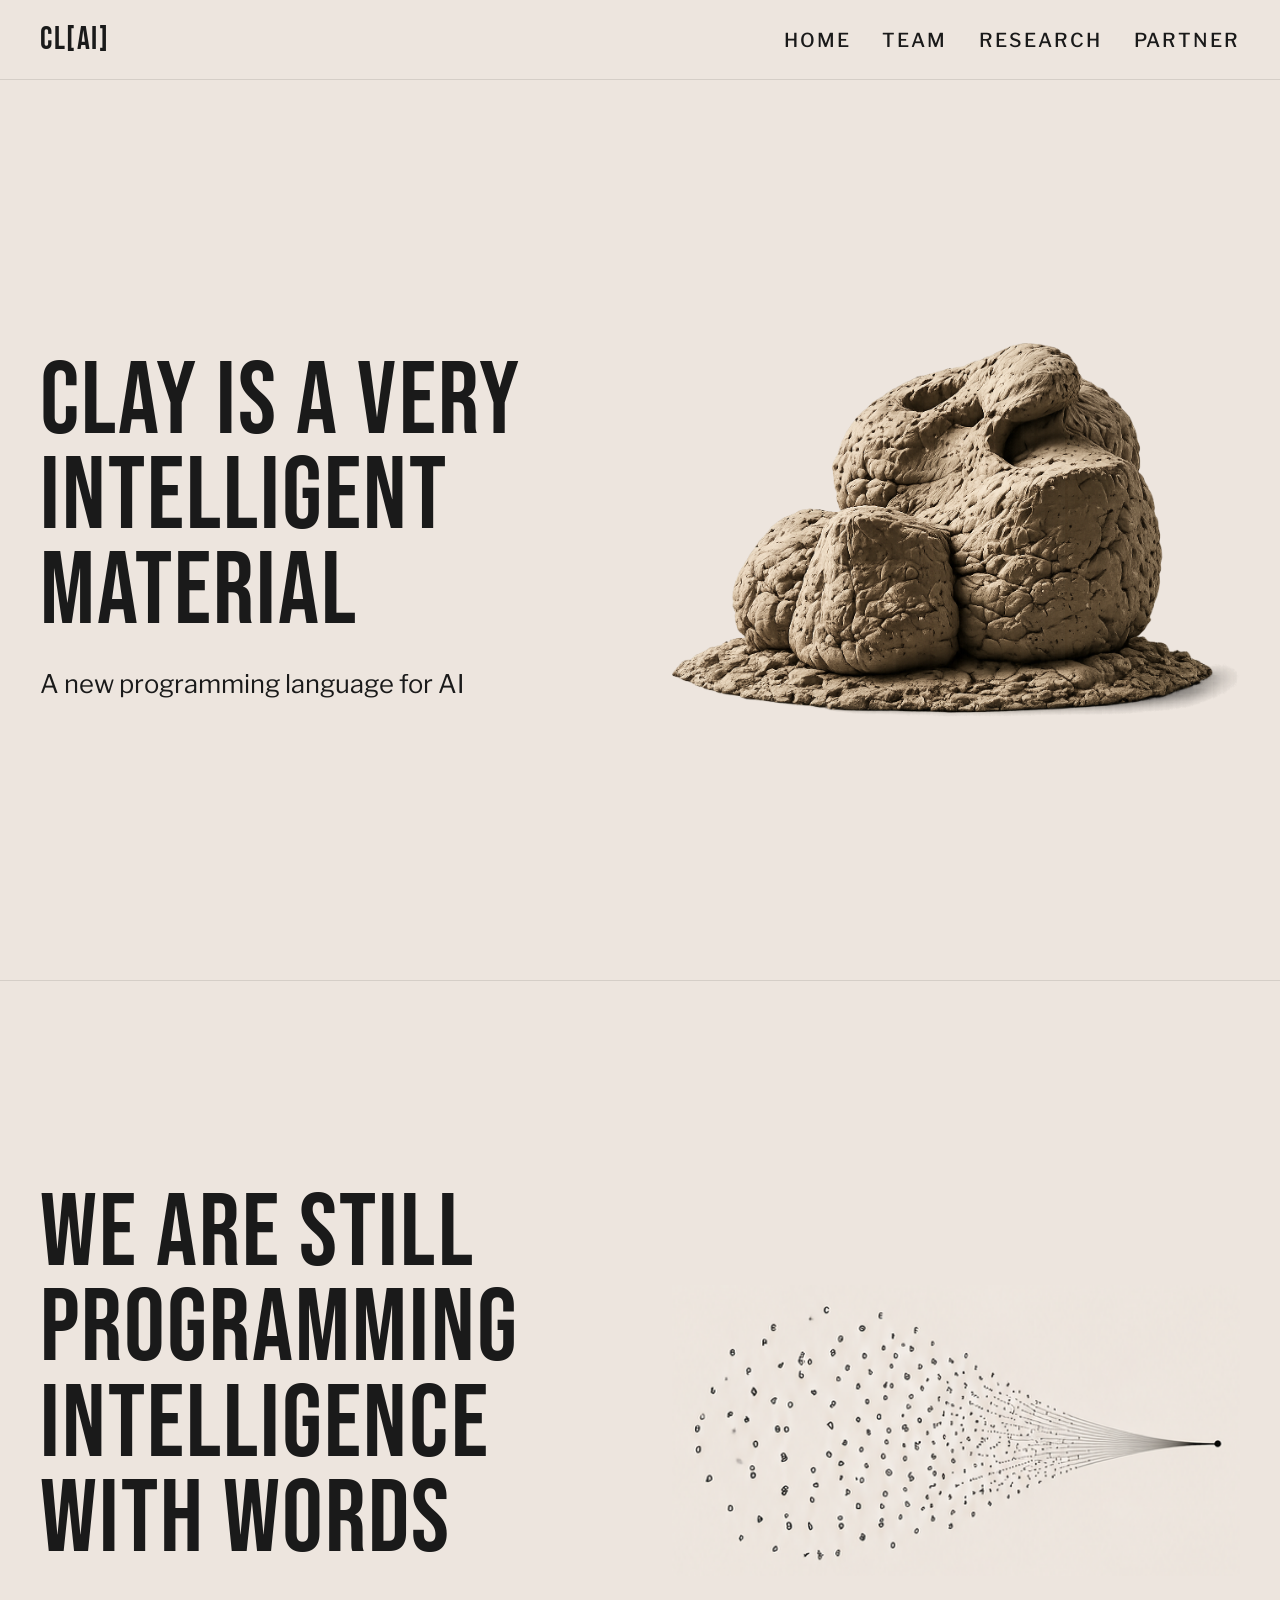
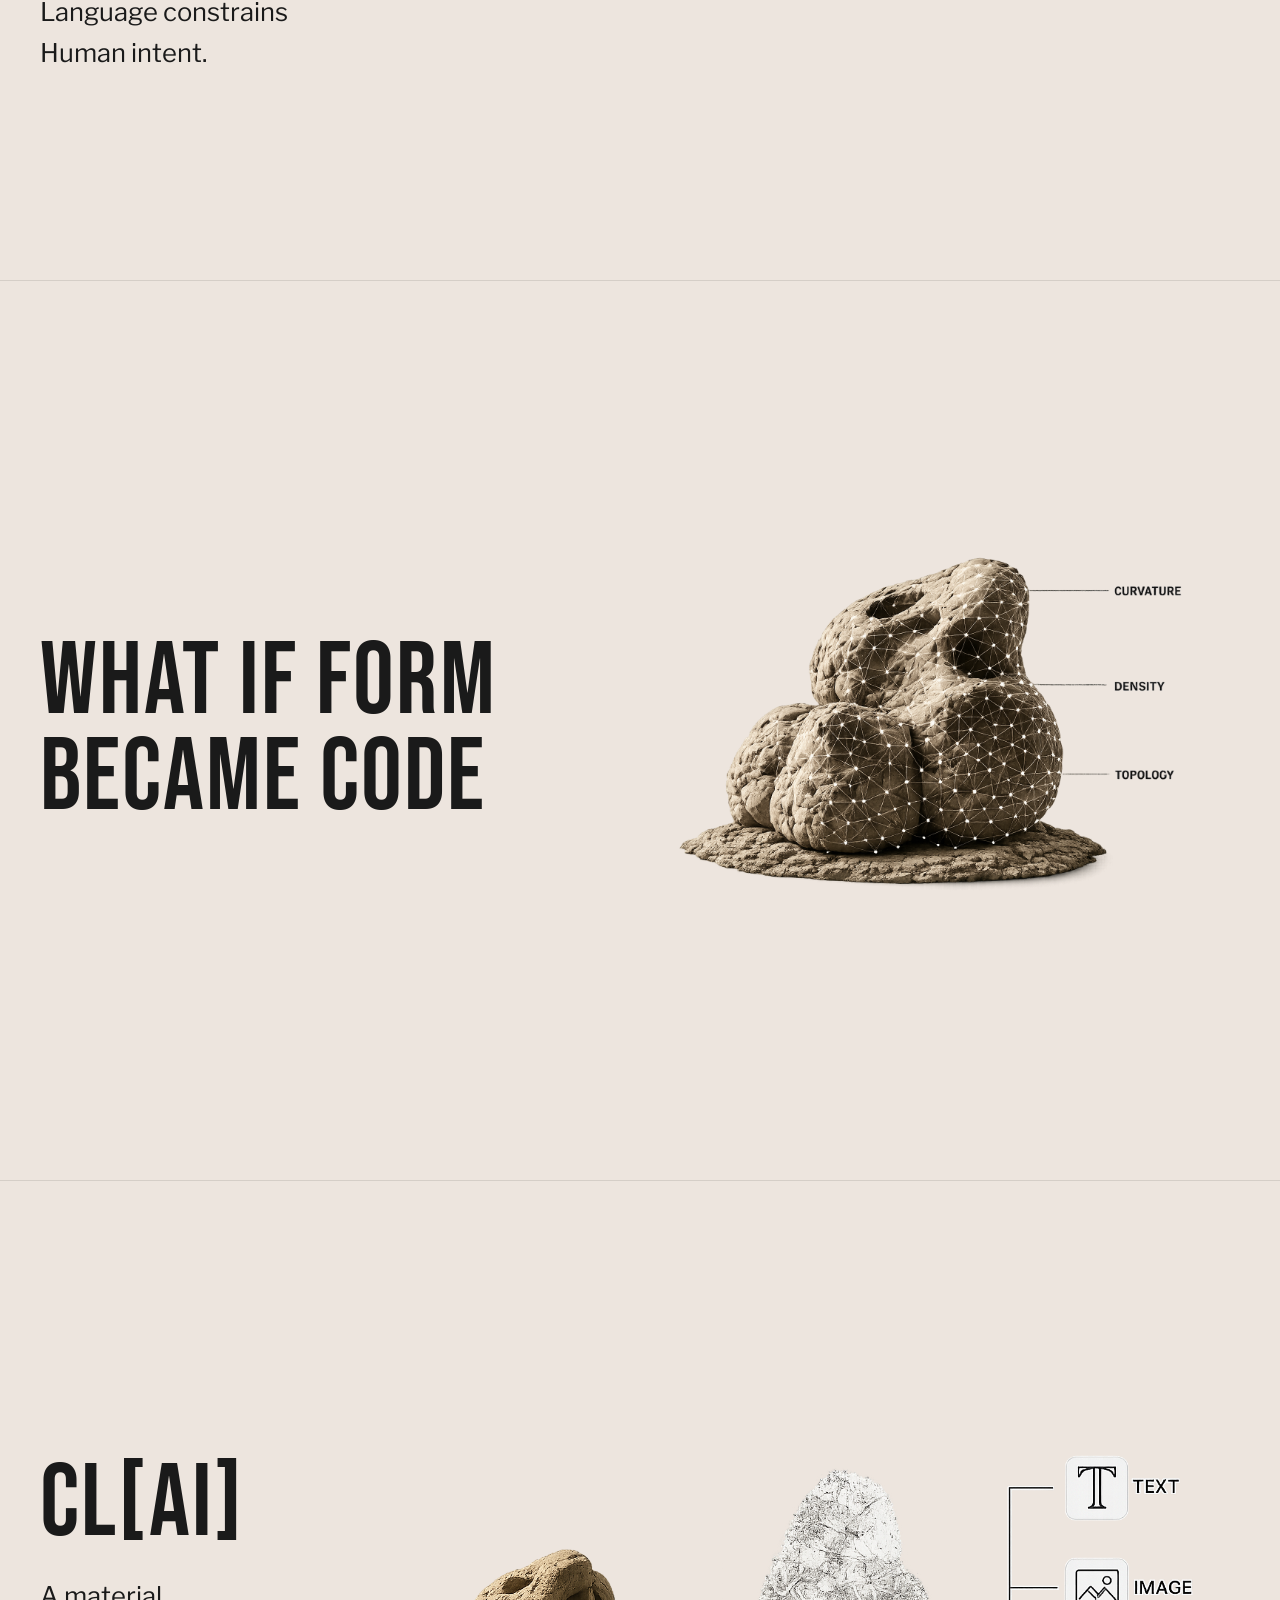
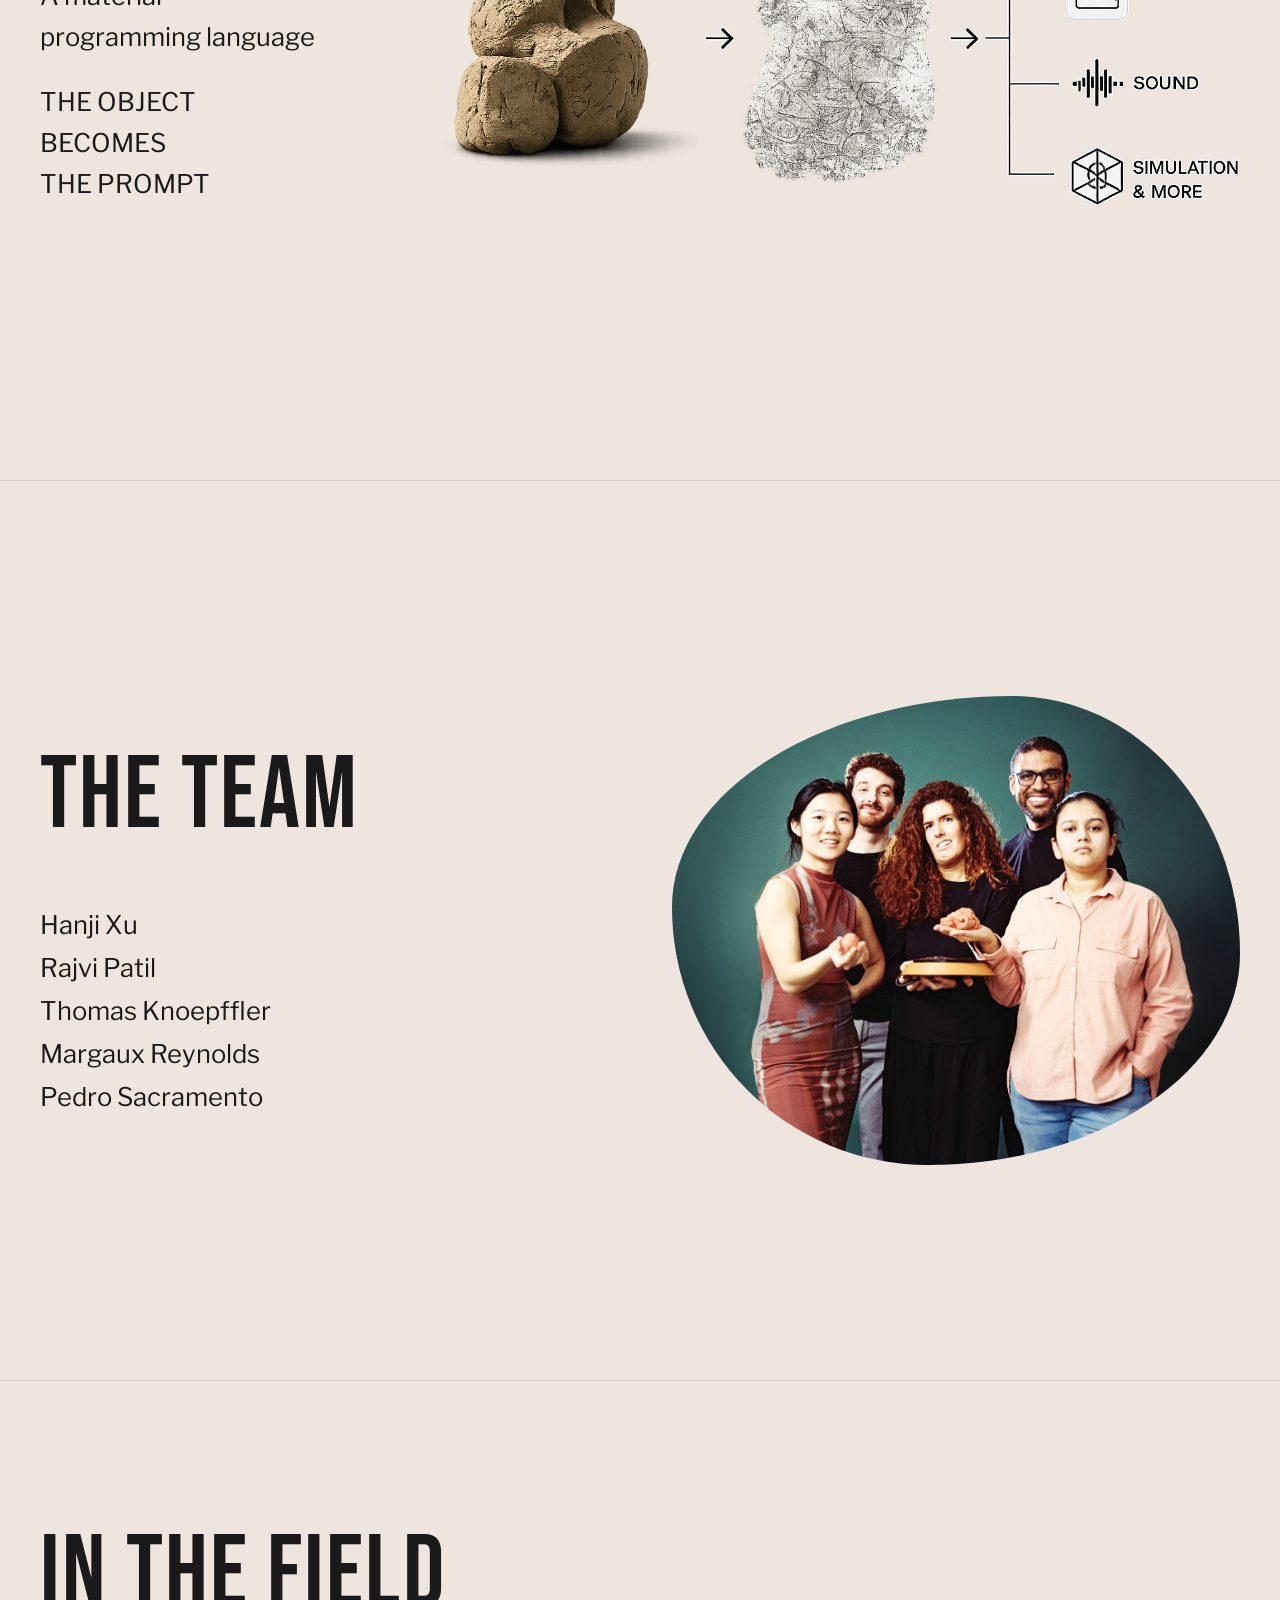
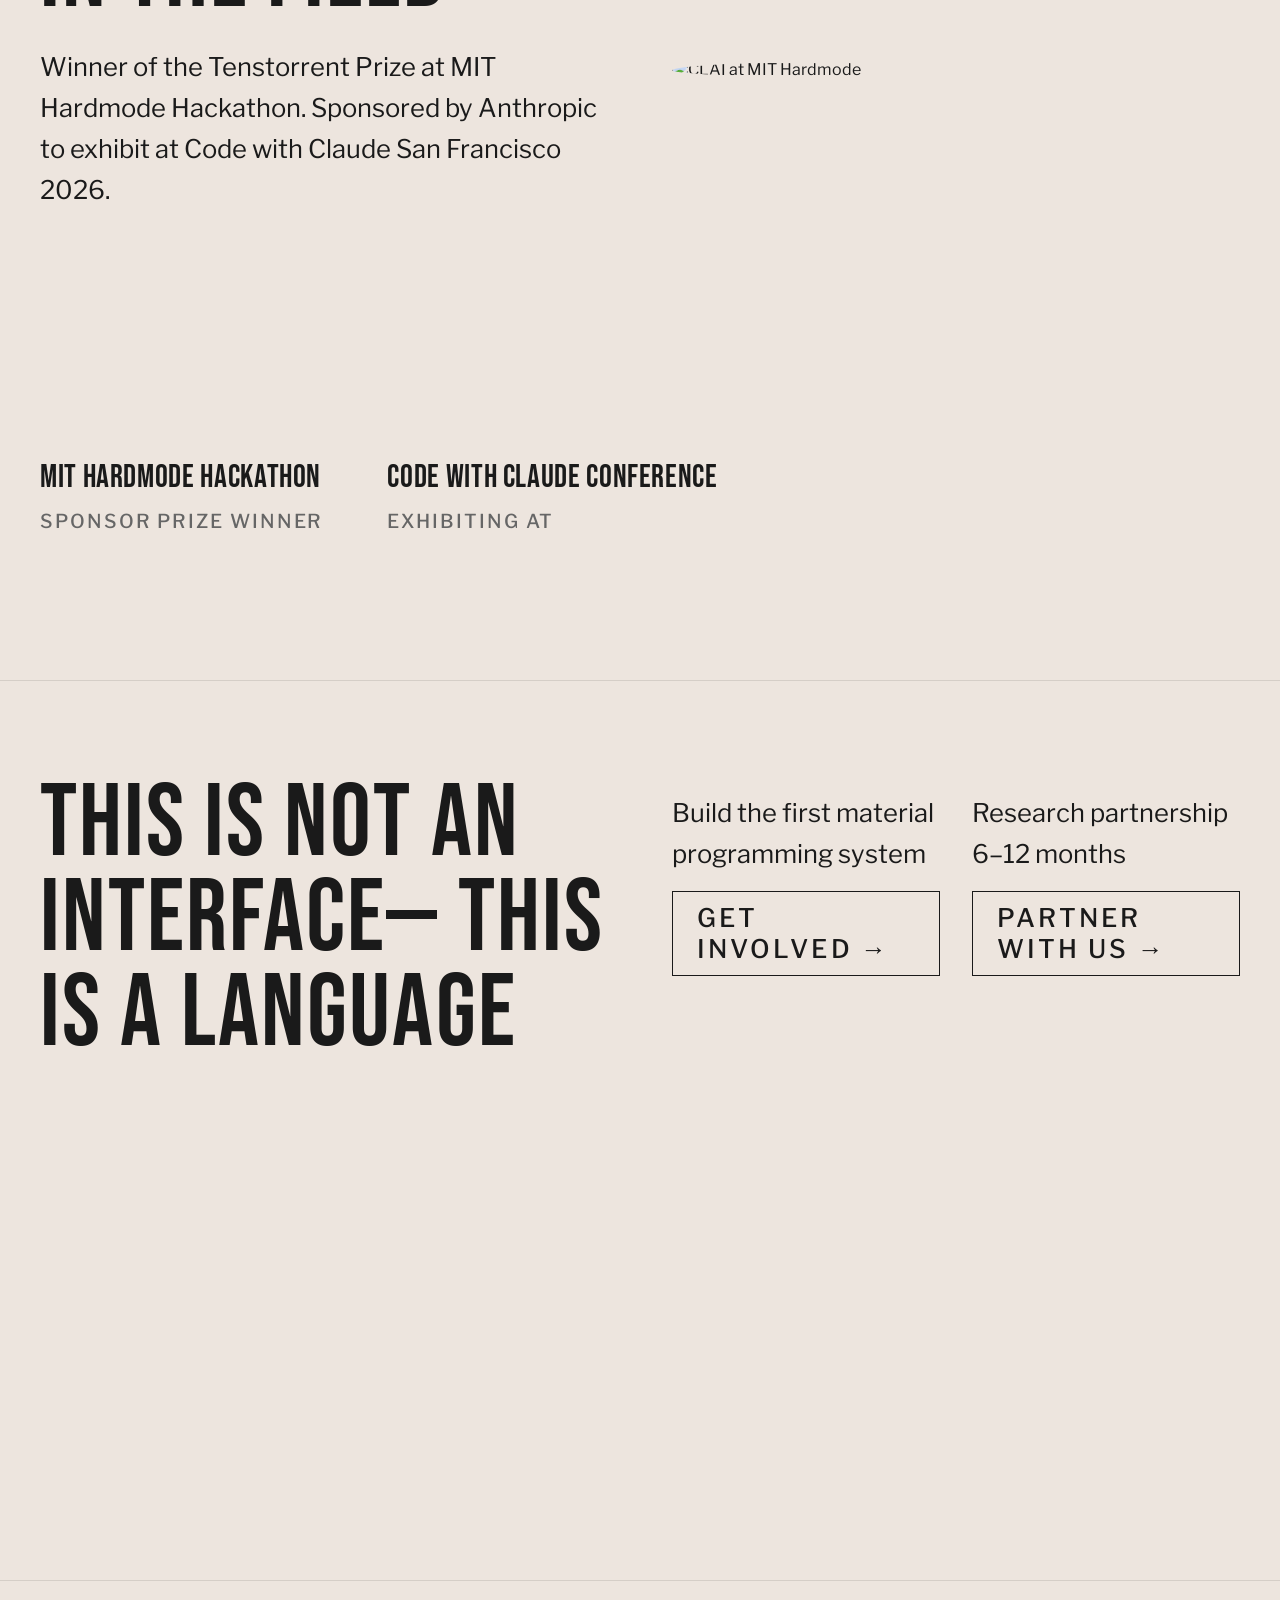
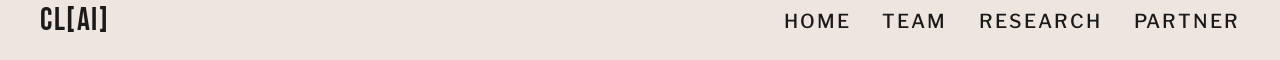
==== commit affd9ce6: "Refine 'In the field' section design and copy Replace logos with typeset names in display font, add " ====
--- a/index.html
+++ b/index.html
@@ -80,13 +80,15 @@
       <h2>In the field</h2>
       <p class="caption">Winner of the Tenstorrent Prize at MIT Hardmode Hackathon. Sponsored by Anthropic to exhibit at Code with Claude San Francisco 2026.</p>
     </div>
-    <div class="featured-right">
-      <img class="section-img featured-photo" src="assets/images/clai.jpg" alt="CLAI at MIT Hardmode" />
-      <div class="featured-logos">
-        <a href="https://hardmode.media.mit.edu/" target="_blank" rel="noopener" aria-label="MIT Hardmode Hackathon">
-          <img src="assets/images/mit-hardmode.svg" alt="MIT Hardmode" />
-        </a>
-        <img src="assets/images/code-with-claude.svg" alt="Code with Claude" />
+    <img class="section-img featured-photo" src="assets/images/clai.jpg" alt="CLAI at MIT Hardmode" />
+    <div class="featured-logos">
+      <div class="featured-badge">
+        <a href="https://hardmode.media.mit.edu/" target="_blank" rel="noopener" class="featured-name">MIT Hardmode Hackathon</a>
+        <p>Sponsor prize winner</p>
+      </div>
+      <div class="featured-badge">
+        <span class="featured-name">Code with Claude Conference</span>
+        <p>Exhibiting at</p>
       </div>
     </div>
   </section>
--- a/assets/css/main.css
+++ b/assets/css/main.css
@@ -137,39 +137,42 @@
 }
 
 /* ── S5: FEATURED ── */
-.featured-right {
-  display: flex;
-  flex-direction: column;
-  gap: 3rem;
-  justify-self: end;
-  width: 100%;
-  max-width: 480px;
-}
-
 .featured-photo {
   border-radius: 45% 55% 40% 60% / 55% 40% 60% 45%;
-  width: 100%;
-  max-width: 100%;
 }
 
 .featured-logos {
-  display: flex;
-  flex-direction: column;
-  gap: 3rem;
-}
-
-.featured-logos img {
-  height: auto;
-  width: 100%;
-  opacity: 0.7;
-}
-
-.featured-logos a:hover img { opacity: 1; }
-
-.featured-upcoming {
+  grid-column: 1 / -1;
+  display: flex;
+  flex-direction: row;
+  align-items: flex-start;
+  gap: 4rem;
+  padding-top: 3rem;
+}
+
+.featured-badge {
   display: flex;
   flex-direction: column;
   gap: 0.75rem;
+}
+
+.featured-name {
+  font-family: var(--font-display);
+  font-size: clamp(1.5rem, 2.5vw, 2.5rem);
+  letter-spacing: 0.02em;
+  text-transform: uppercase;
+  color: var(--ink);
+  text-decoration: none;
+}
+
+a.featured-name:hover { text-decoration: underline; }
+
+.featured-badge p {
+  font-size: var(--size-nav);
+  letter-spacing: 0.1em;
+  text-transform: uppercase;
+  color: var(--muted);
+  font-weight: 500;
 }
 
 /* ── S4: CLAI ── */
@@ -266,8 +269,7 @@
 
   nav ul { display: none; }
   h2 { max-width: 100%; }
-  .featured-right { max-width: 100%; justify-self: center; }
-  .featured-logos { justify-self: start; max-width: 100%; }
-  .featured-logos img { max-width: 100%; }
-}
-
+  .featured-logos { gap: 2rem; }
+  .featured-logos img { max-height: 36px; }
+}
+
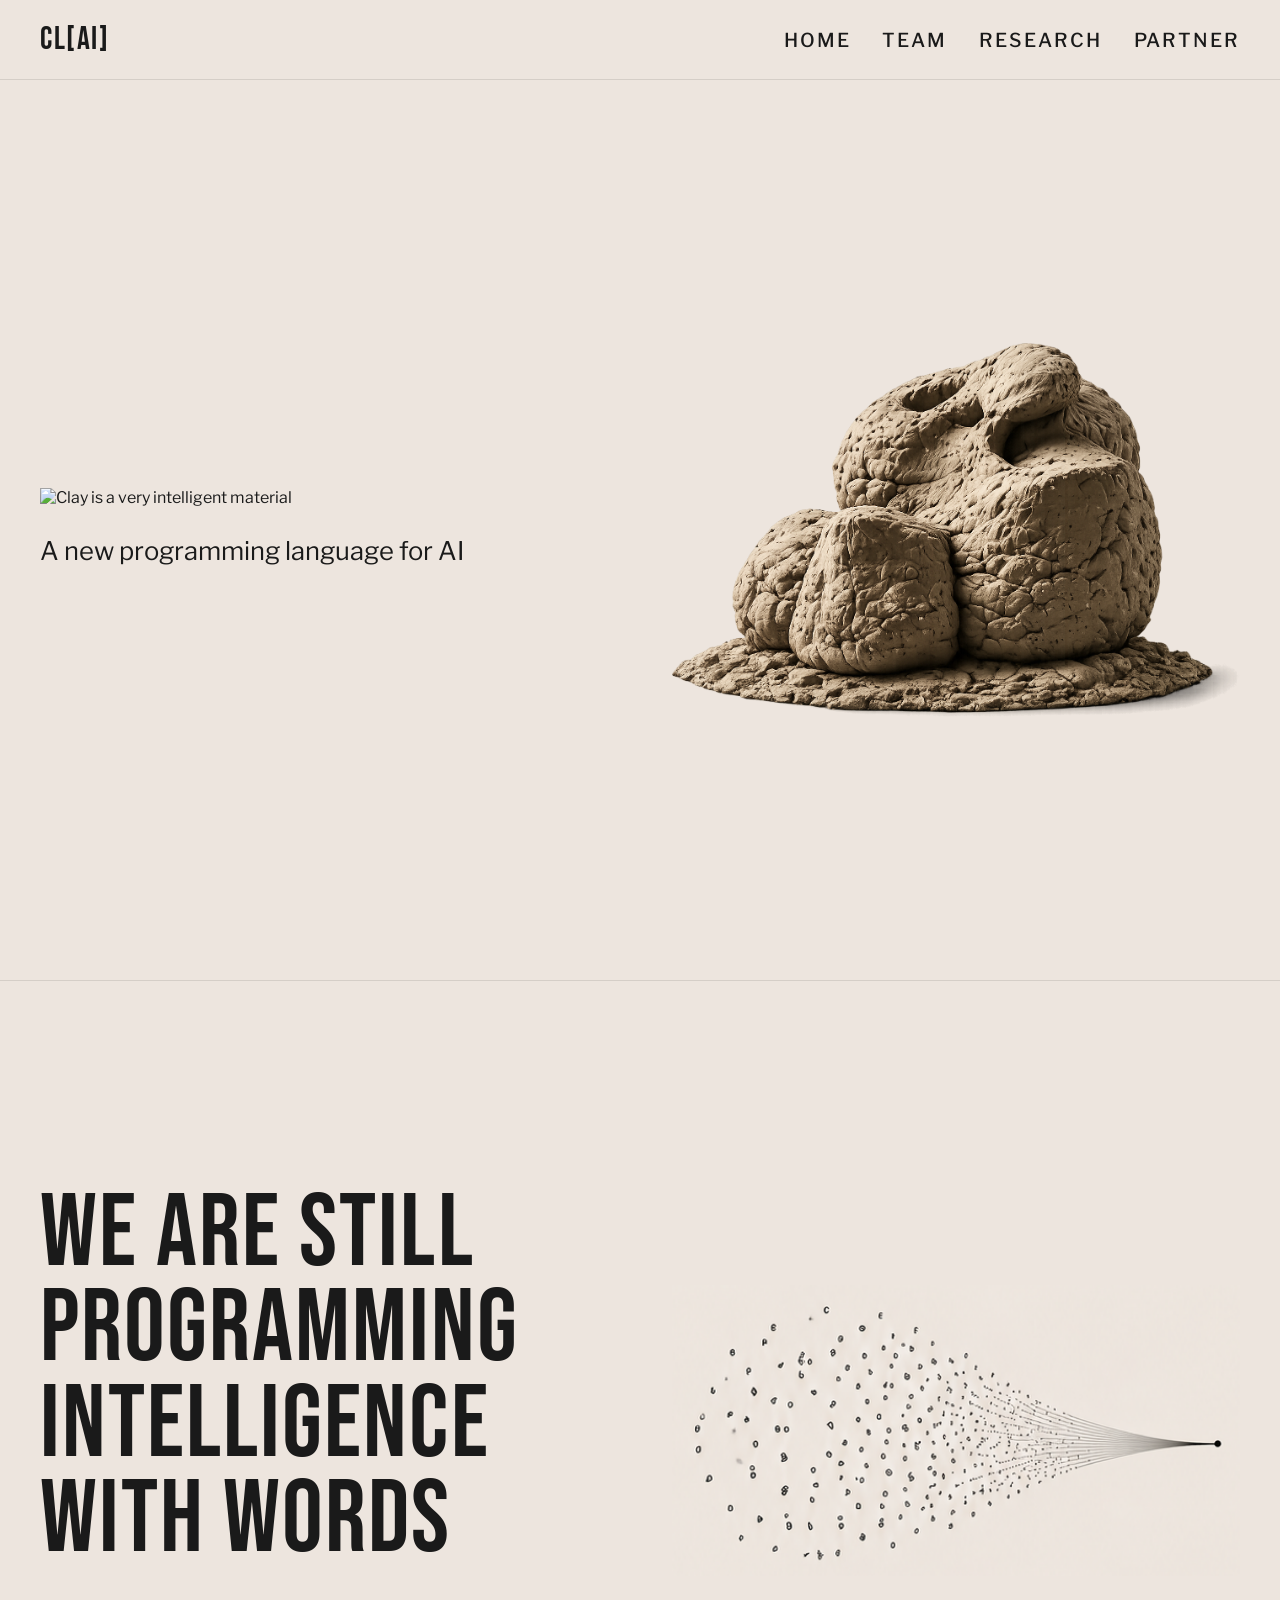
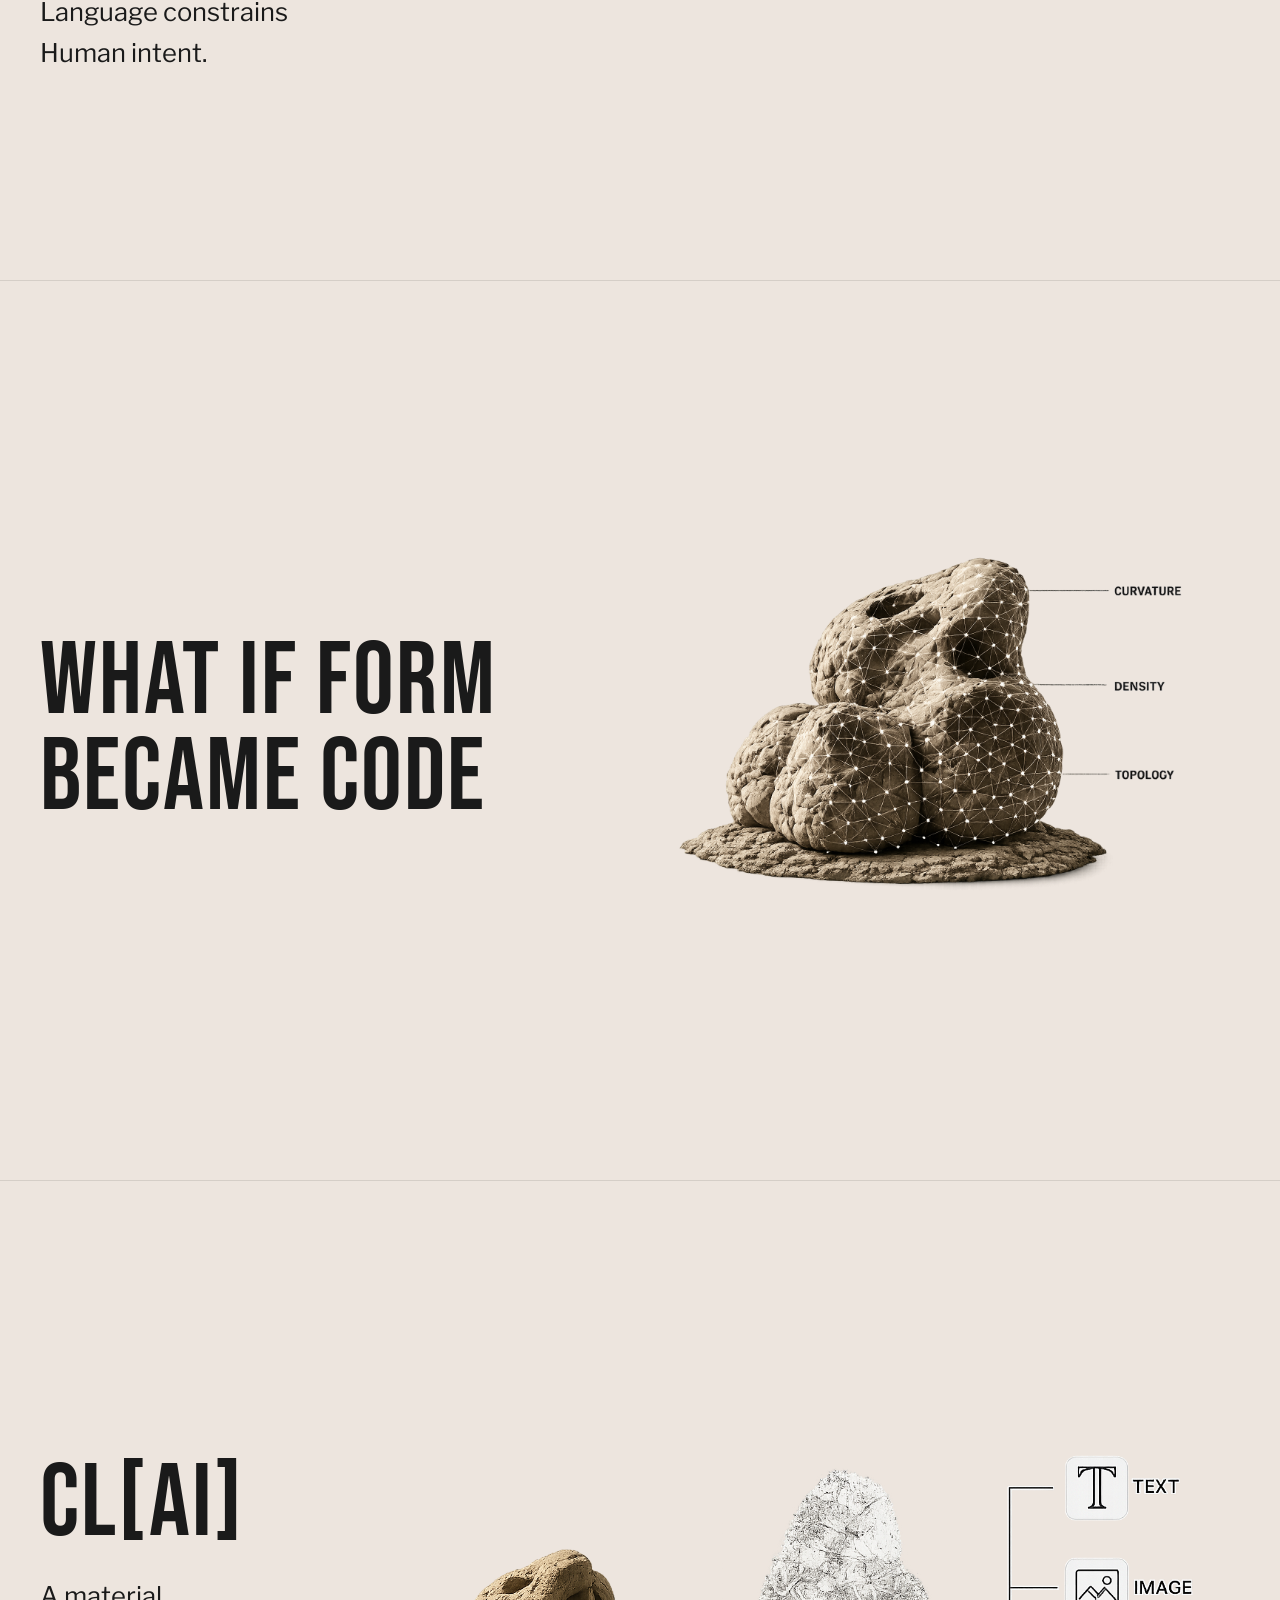
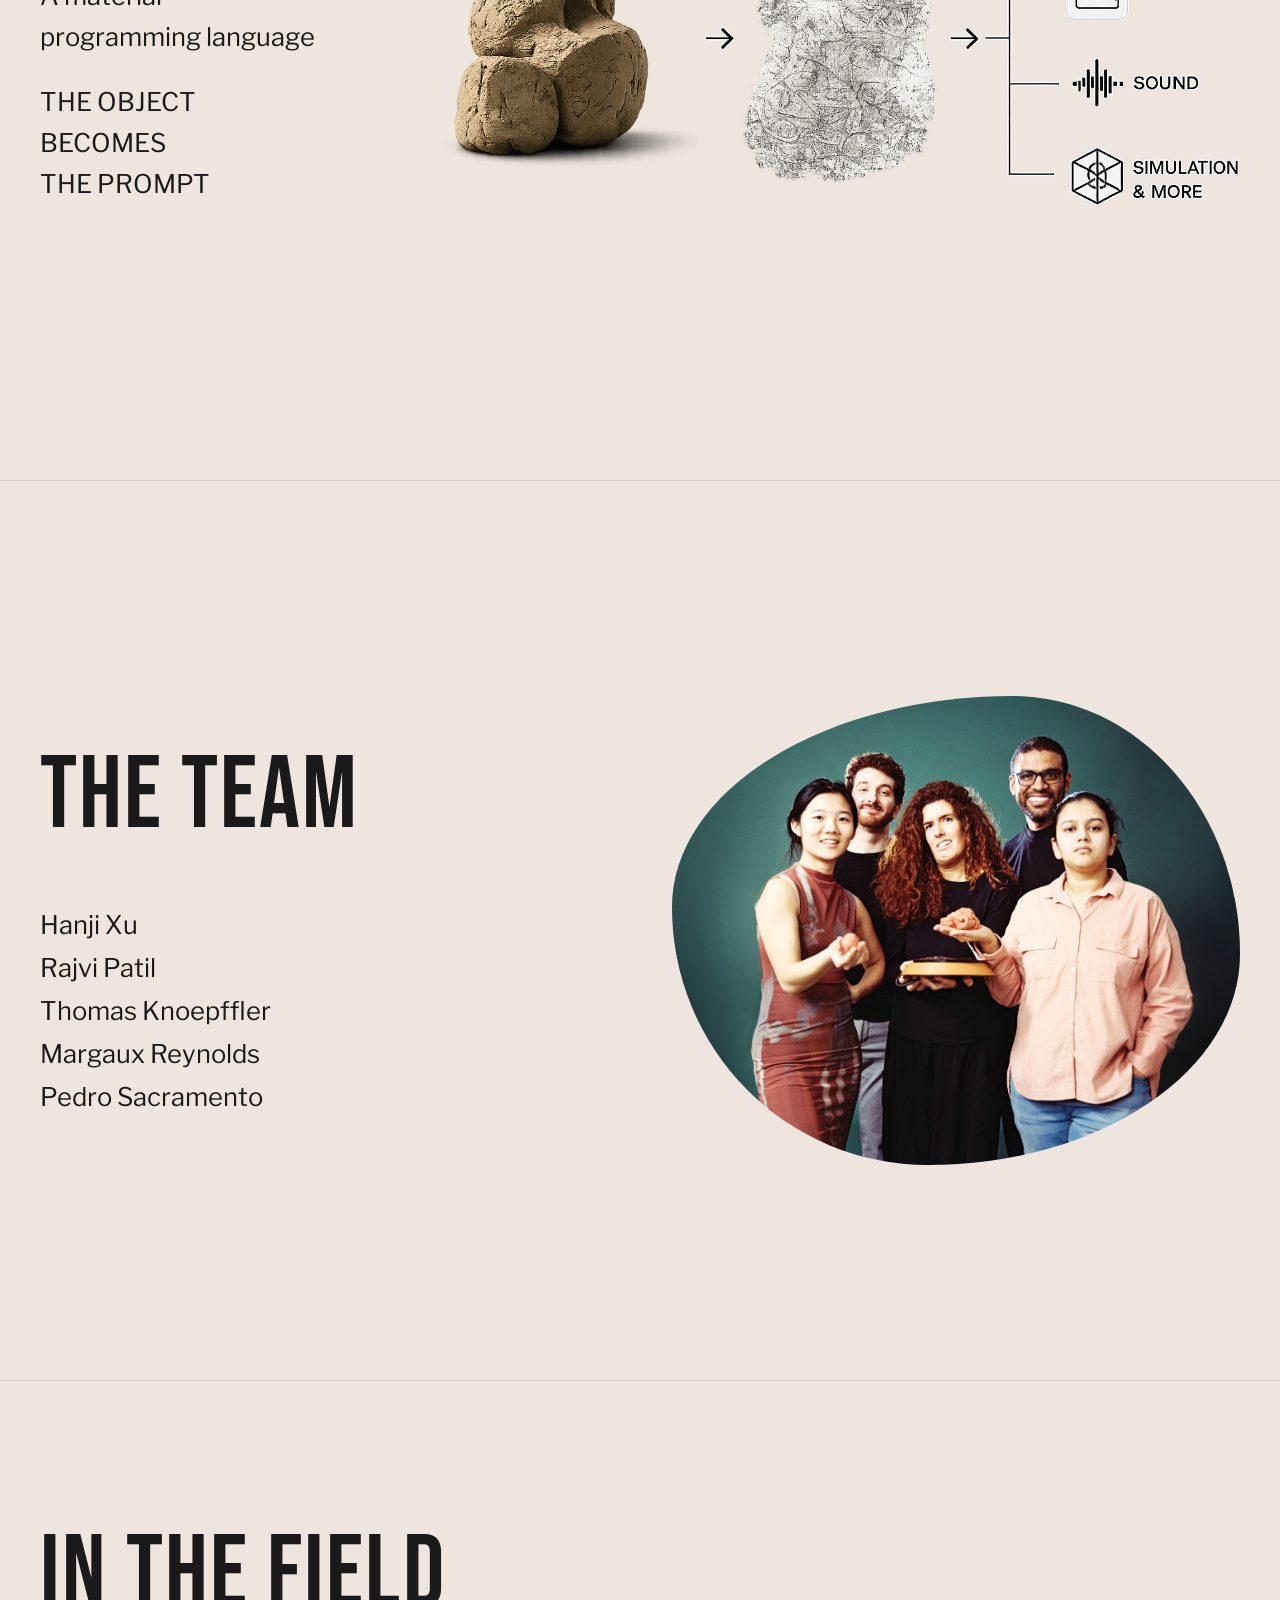
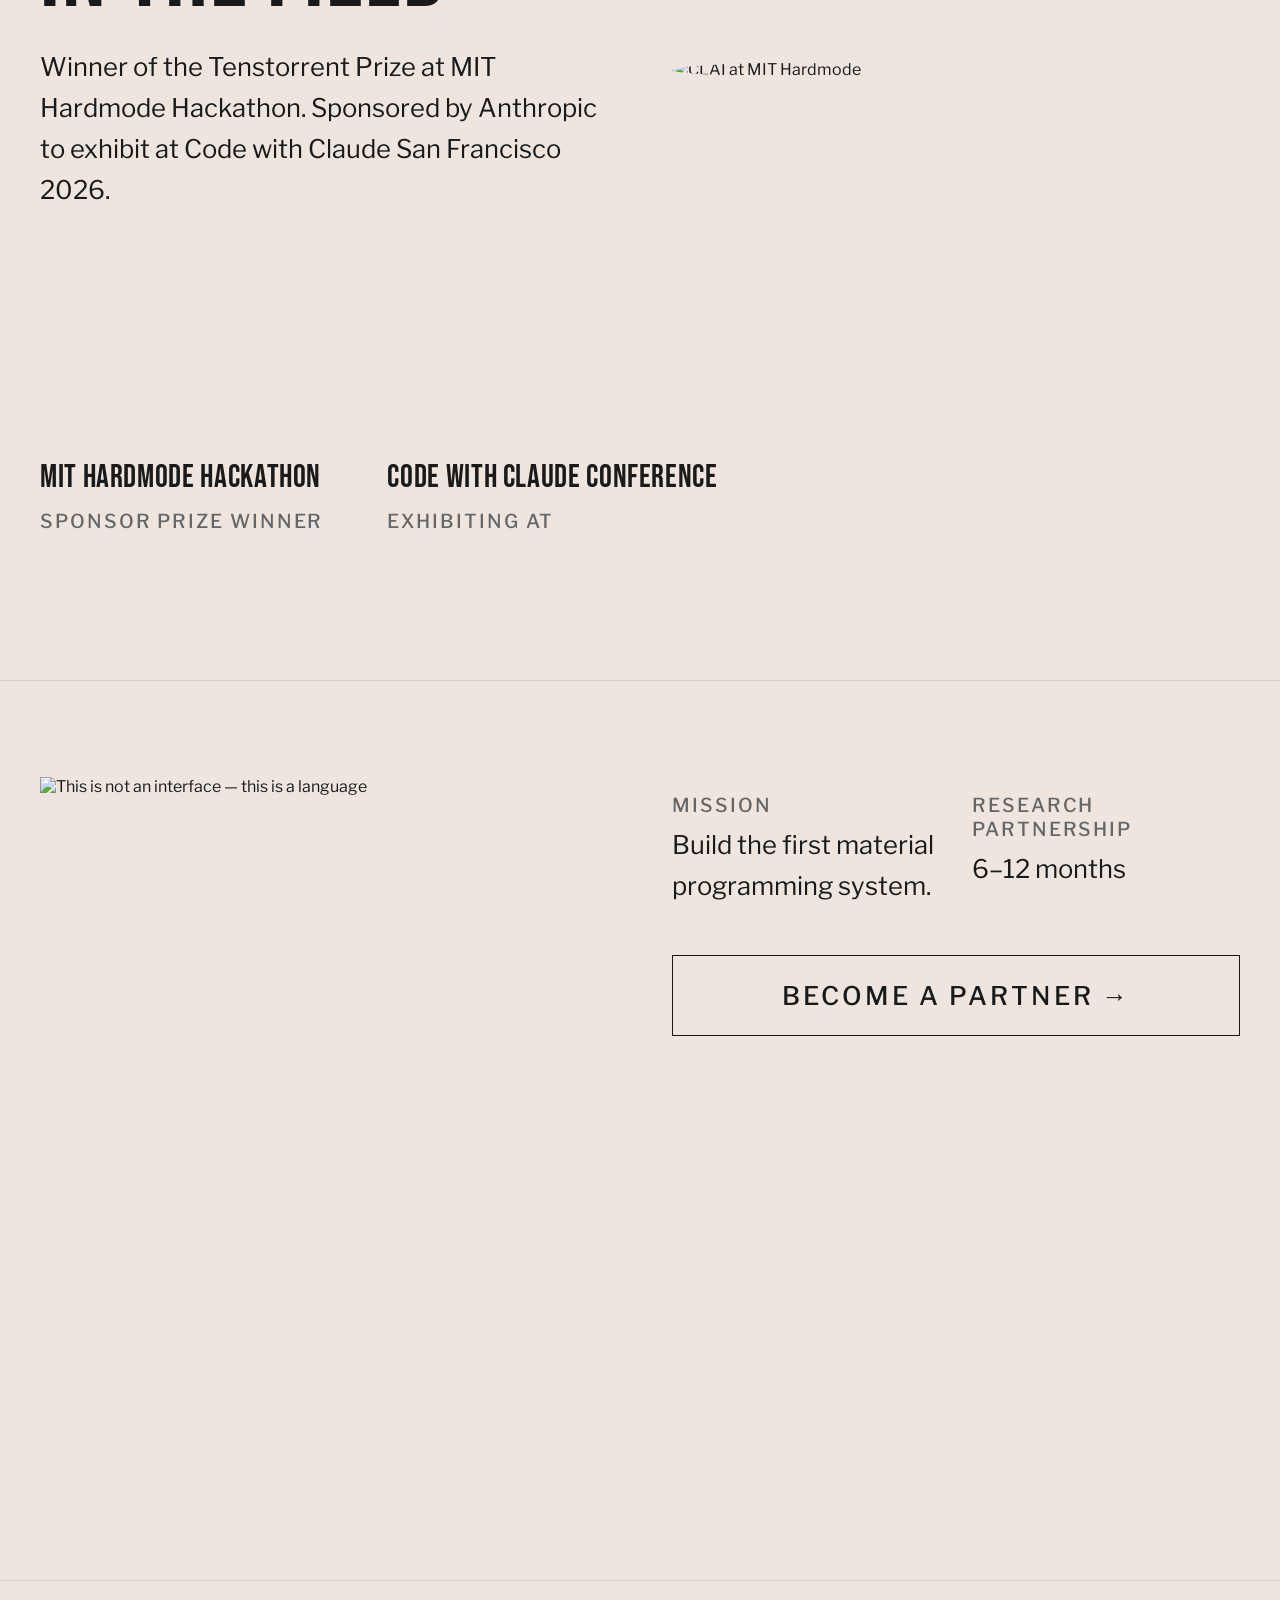
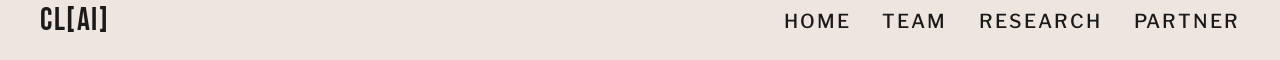
==== commit c2614aaf: "Reduce stylized text SVG images to 60% width Co-Authored-By: Claude Sonnet 4.6 <noreply@anthropic.co" ====
--- a/index.html
+++ b/index.html
@@ -24,7 +24,7 @@
   <!-- S1: CLAY IS A VERY INTELLIGENT MATERIAL -->
   <section id="s-hero" class="two-col">
     <div>
-      <h2>Clay is a very intelligent material</h2>
+      <img class="section-img section-img--left section-img--text" src="assets/images/clay-intelligent.svg" alt="Clay is a very intelligent material" />
       <p class="caption">A new programming language for AI</p>
     </div>
     <img class="section-img" src="assets/images/hero.png" alt="Clay sculpture" />
@@ -87,7 +87,7 @@
         <p>Sponsor prize winner</p>
       </div>
       <div class="featured-badge">
-        <span class="featured-name">Code with Claude Conference</span>
+        <a href="https://claude.com/code-with-claude" target="_blank" rel="noopener" class="featured-name">Code with Claude Conference</a>
         <p>Exhibiting at</p>
       </div>
     </div>
@@ -96,19 +96,20 @@
   <!-- S7: THIS IS NOT AN INTERFACE -->
   <section id="s-language" class="two-col">
     <div>
-      <h2>This is not an interface&mdash; this is a language</h2>
+      <img class="section-img section-img--left section-img--text" src="assets/images/this-is-not-interface.svg" alt="This is not an interface — this is a language" />
     </div>
     <div class="right">
       <div class="cta-pair">
         <div class="cta-block">
-          <p>Build the first material<br>programming system</p>
-          <a class="cta" href="#">Get involved &rarr;</a>
+          <p class="cta-label">Mission</p>
+          <p>Build the first material programming system.</p>
         </div>
         <div class="cta-block">
-          <p>Research partnership<br>6–12 months</p>
-          <a class="cta" href="#">Partner with us &rarr;</a>
+          <p class="cta-label">Research Partnership</p>
+          <p>6&ndash;12 months</p>
         </div>
       </div>
+      <a class="cta cta--full" href="mailto:clai.softmode@gmail.com">Become a partner &rarr;</a>
     </div>
   </section>
 
--- a/assets/css/main.css
+++ b/assets/css/main.css
@@ -14,6 +14,10 @@
   --size-header: clamp(3rem, 8vw, 6.5rem);
   --size-subtitle: 1.6rem;
   --size-nav: 1.2rem;
+}
+
+html, body {
+  overflow-x: hidden;
 }
 
 body {
@@ -101,6 +105,9 @@
   align-self: center;
 }
 
+.section-img--left { justify-self: start; }
+.section-img--text { width: 60%; max-width: 480px; }
+
 /* ── S3: FORM ── */
 #s-form .image-wrap {
   position: relative;
@@ -230,11 +237,19 @@
   width: 100%;
 }
 
-.cta-block p {
+.cta-label {
+  font-size: var(--size-nav);
+  letter-spacing: 0.1em;
+  text-transform: uppercase;
+  color: var(--muted);
+  font-weight: 500;
+  margin-bottom: 0.5rem;
+}
+
+.cta-block p:not(.cta-label) {
   font-size: var(--size-subtitle);
   line-height: 1.6;
   color: var(--ink);
-  margin-bottom: 1rem;
   font-weight: 400;
 }
 
@@ -253,8 +268,11 @@
 
 .cta:hover { background: var(--ink); color: var(--bg); }
 
+.cta--full { display: block; width: 100%; text-align: center; padding: 1.5rem 2rem; }
+
 /* ── RESPONSIVE ── */
 @media (max-width: 768px) {
+  :root { --pad: 1.25rem; }
   section { padding: 3rem var(--pad); }
 
   .two-col,
@@ -267,9 +285,12 @@
   }
 
 
-  nav ul { display: none; }
+  nav ul, footer ul { display: none; }
   h2 { max-width: 100%; }
   .featured-logos { gap: 2rem; }
   .featured-logos img { max-height: 36px; }
-}
-
+
+  #s-form .labels { display: none; }
+  .cta-pair { grid-template-columns: 1fr; }
+}
+
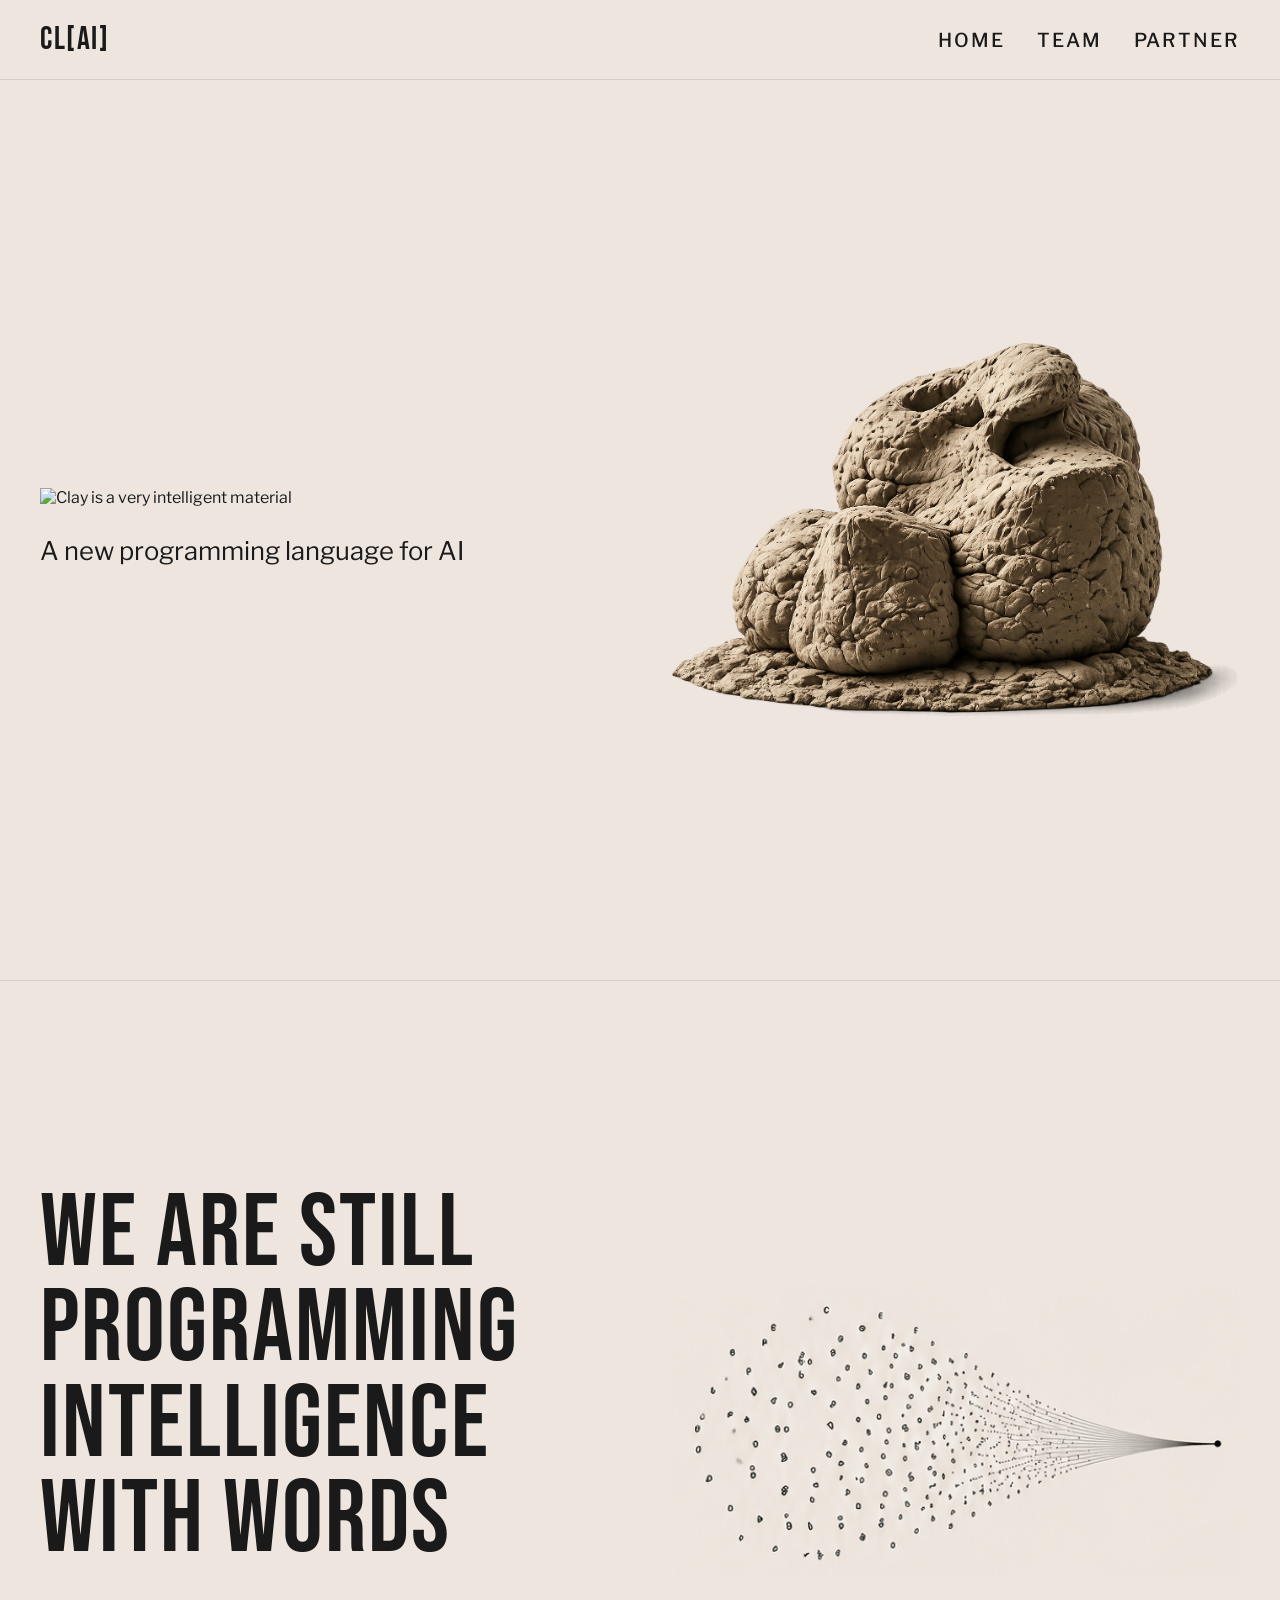
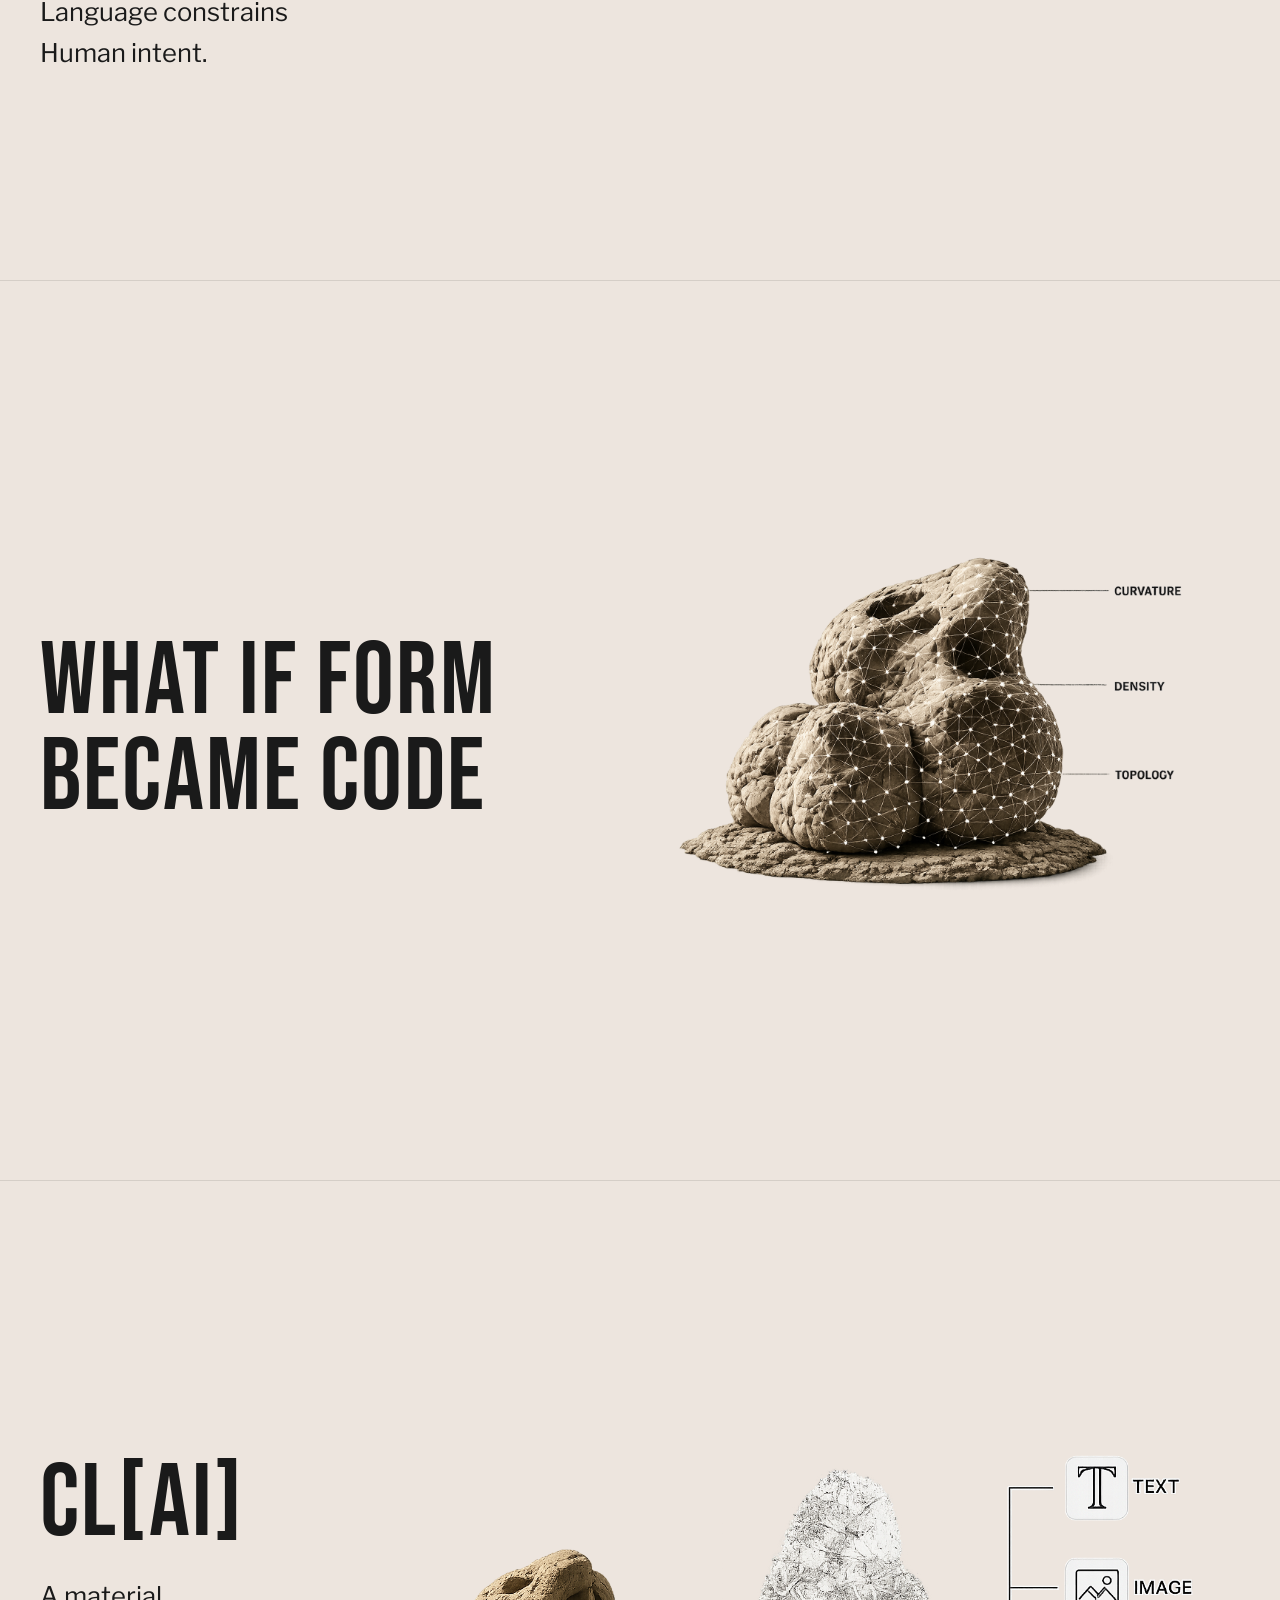
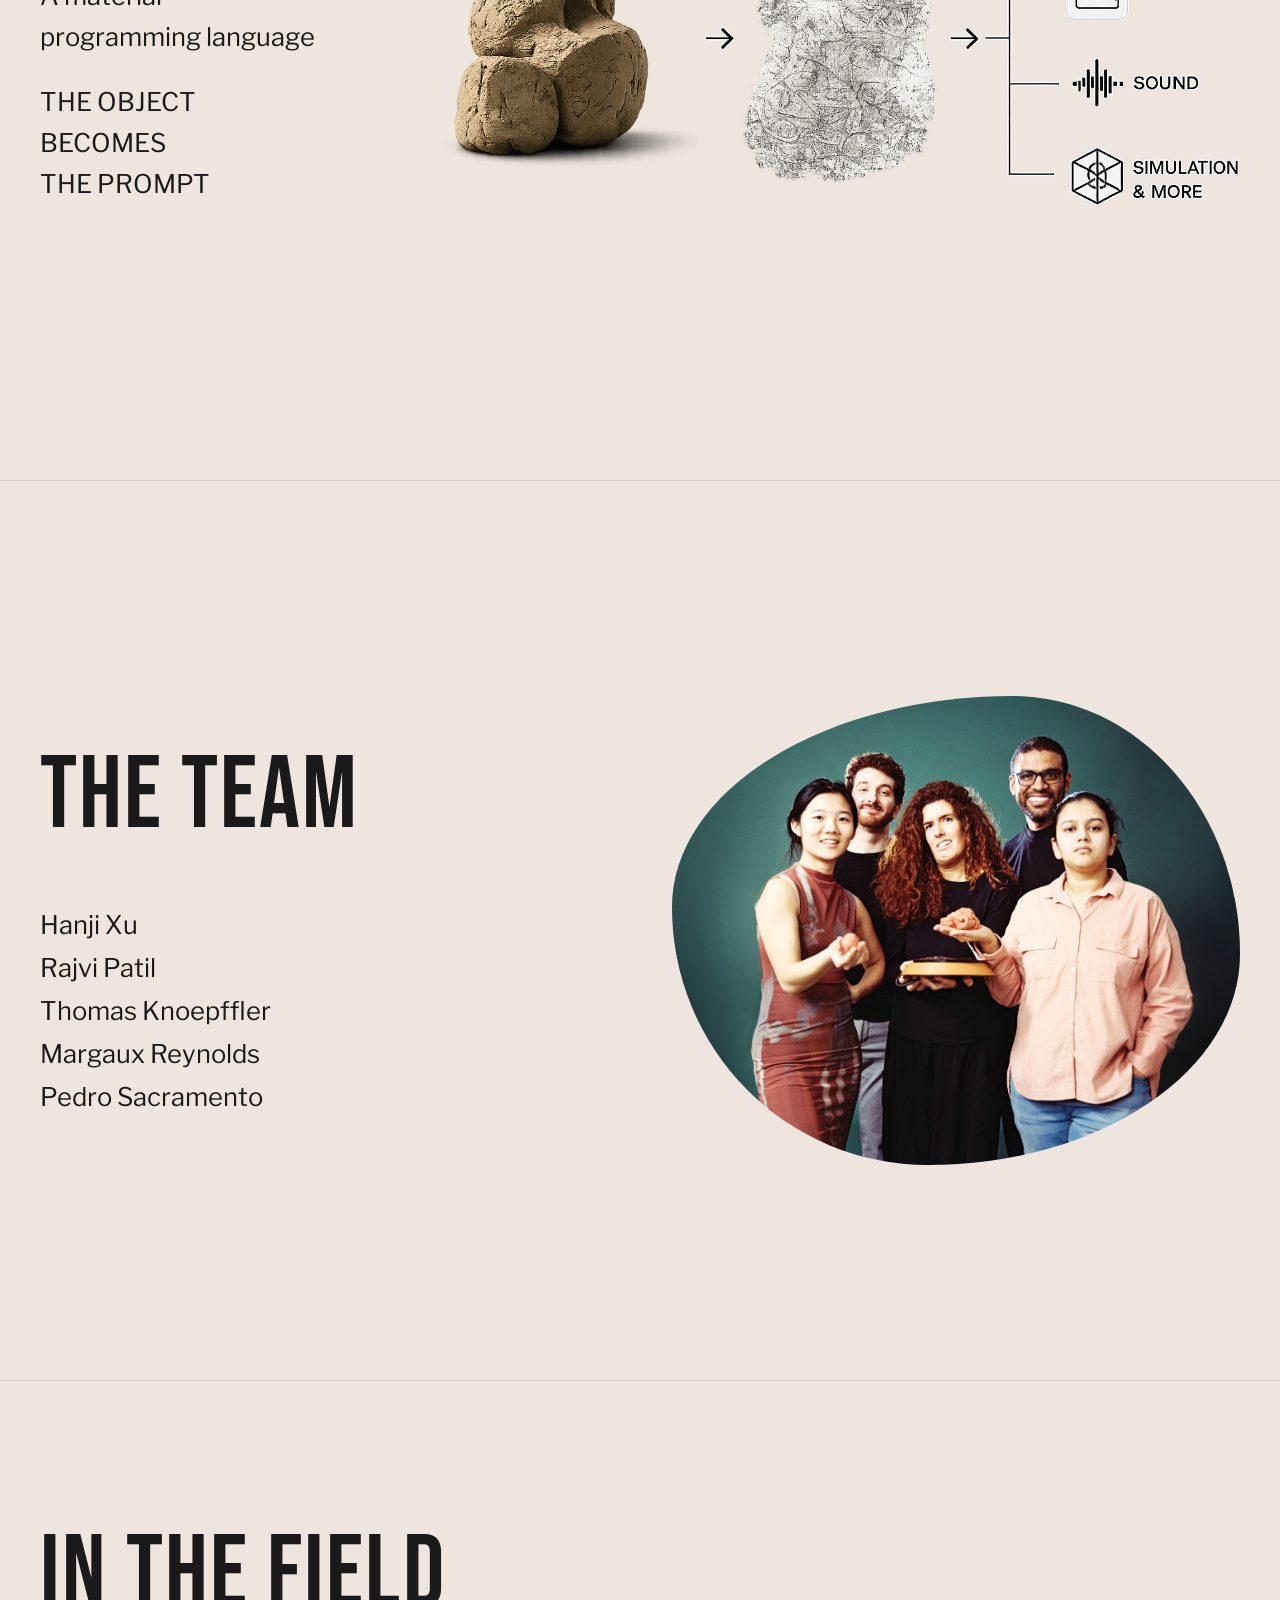
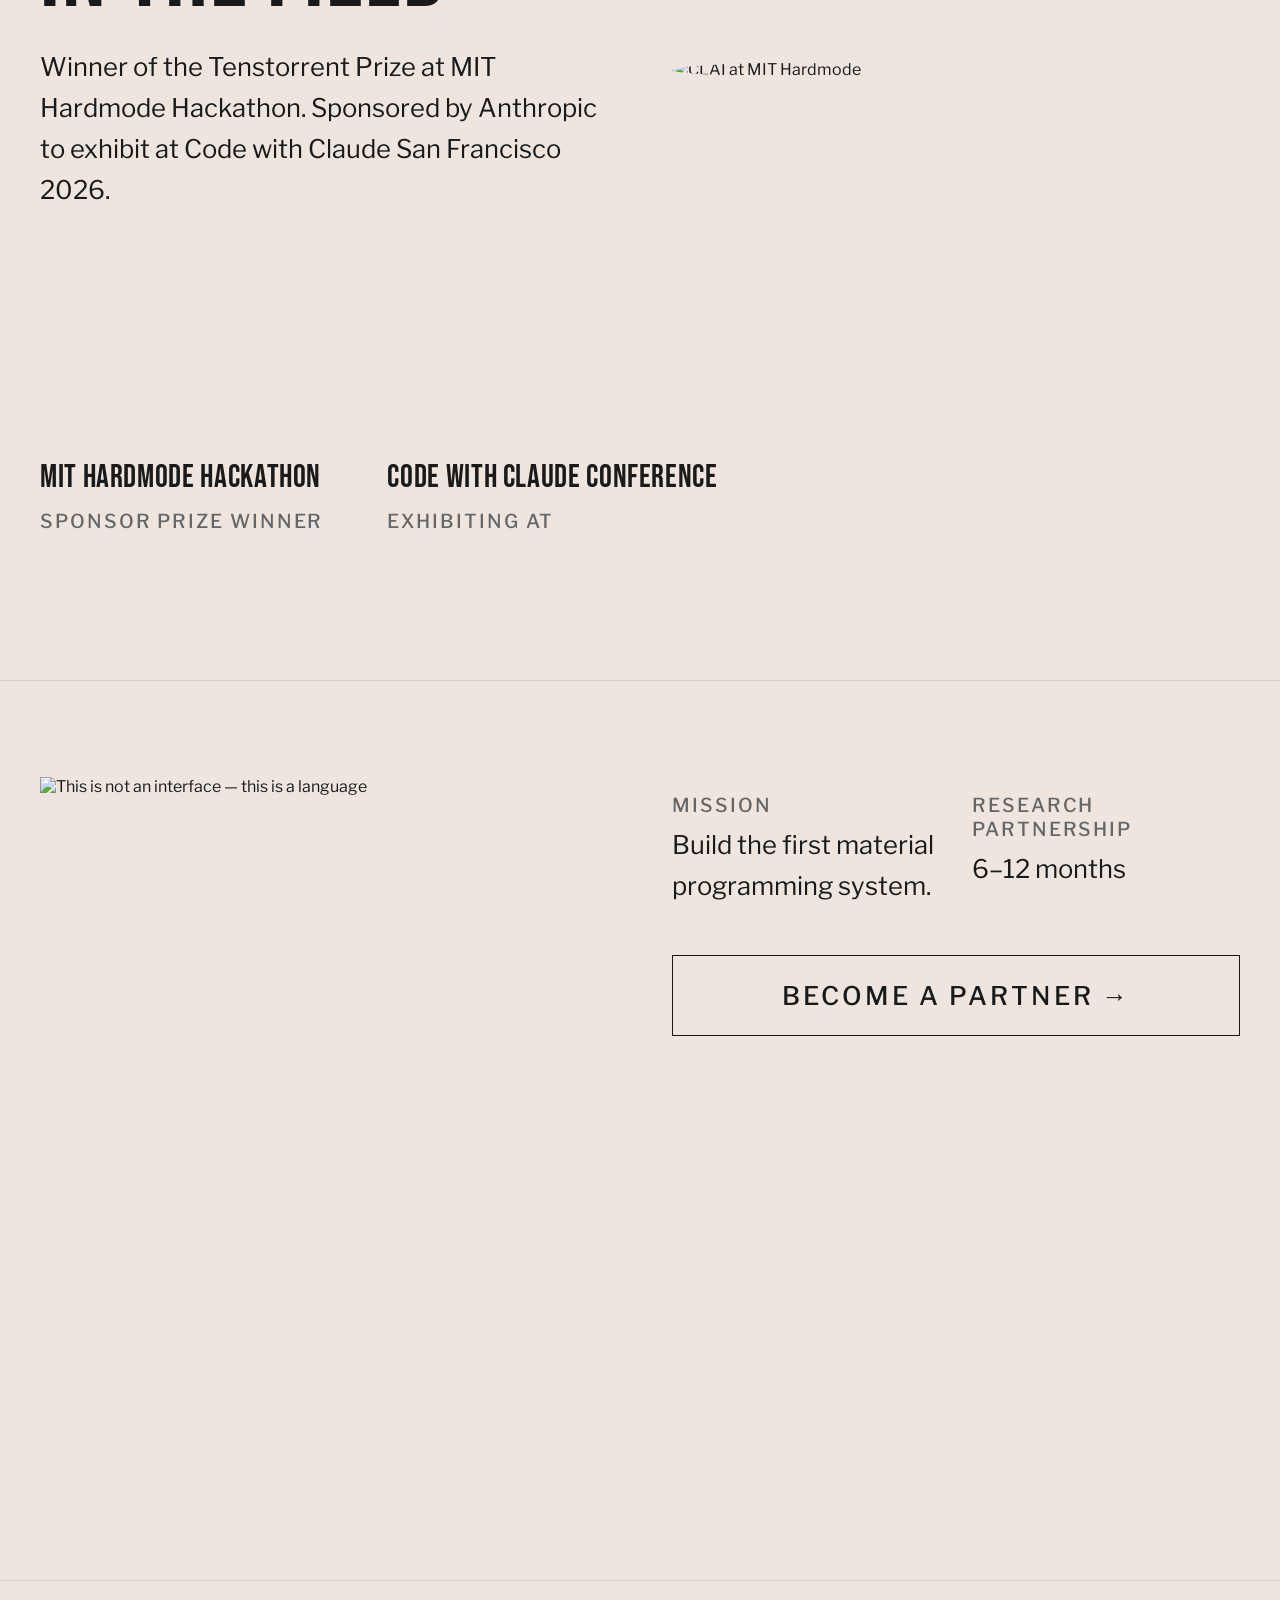
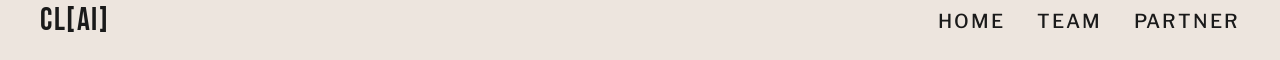
==== commit 52503f73: "Remove Research nav link from header and footer Co-Authored-By: Claude Sonnet 4.6 <noreply@anthropic" ====
--- a/index.html
+++ b/index.html
@@ -16,7 +16,6 @@
     <ul>
       <li><a href="#">Home</a></li>
       <li><a href="#s-team">Team</a></li>
-      <li><a href="#">Research</a></li>
       <li><a href="#s-language">Partner</a></li>
     </ul>
   </nav>
@@ -109,7 +108,7 @@
           <p>6&ndash;12 months</p>
         </div>
       </div>
-      <a class="cta cta--full" href="mailto:clai.softmode@gmail.com">Become a partner &rarr;</a>
+      <a class="cta cta--full" href="mailto:hi@softmode.ai">Become a partner &rarr;</a>
     </div>
   </section>
 
@@ -118,7 +117,6 @@
     <ul>
       <li><a href="#">Home</a></li>
       <li><a href="#s-team">Team</a></li>
-      <li><a href="#">Research</a></li>
       <li><a href="#s-language">Partner</a></li>
     </ul>
   </footer>
